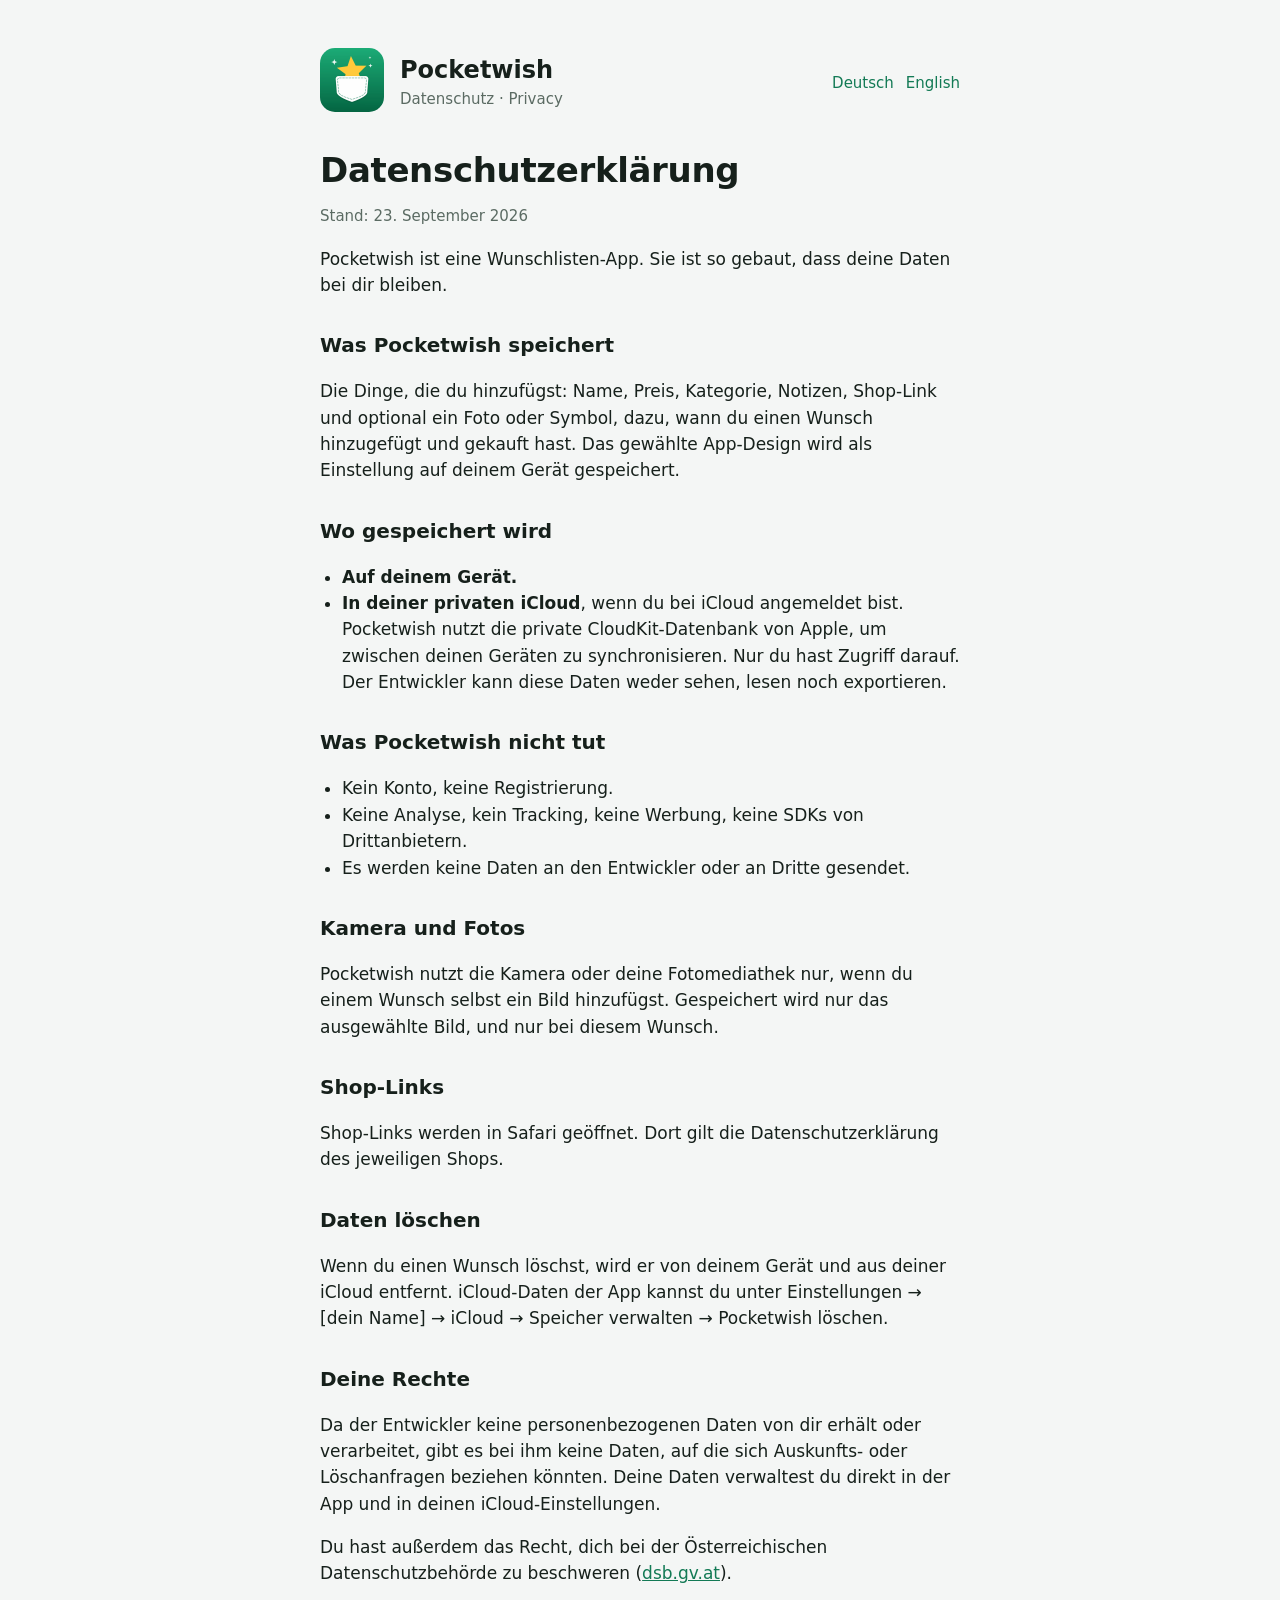
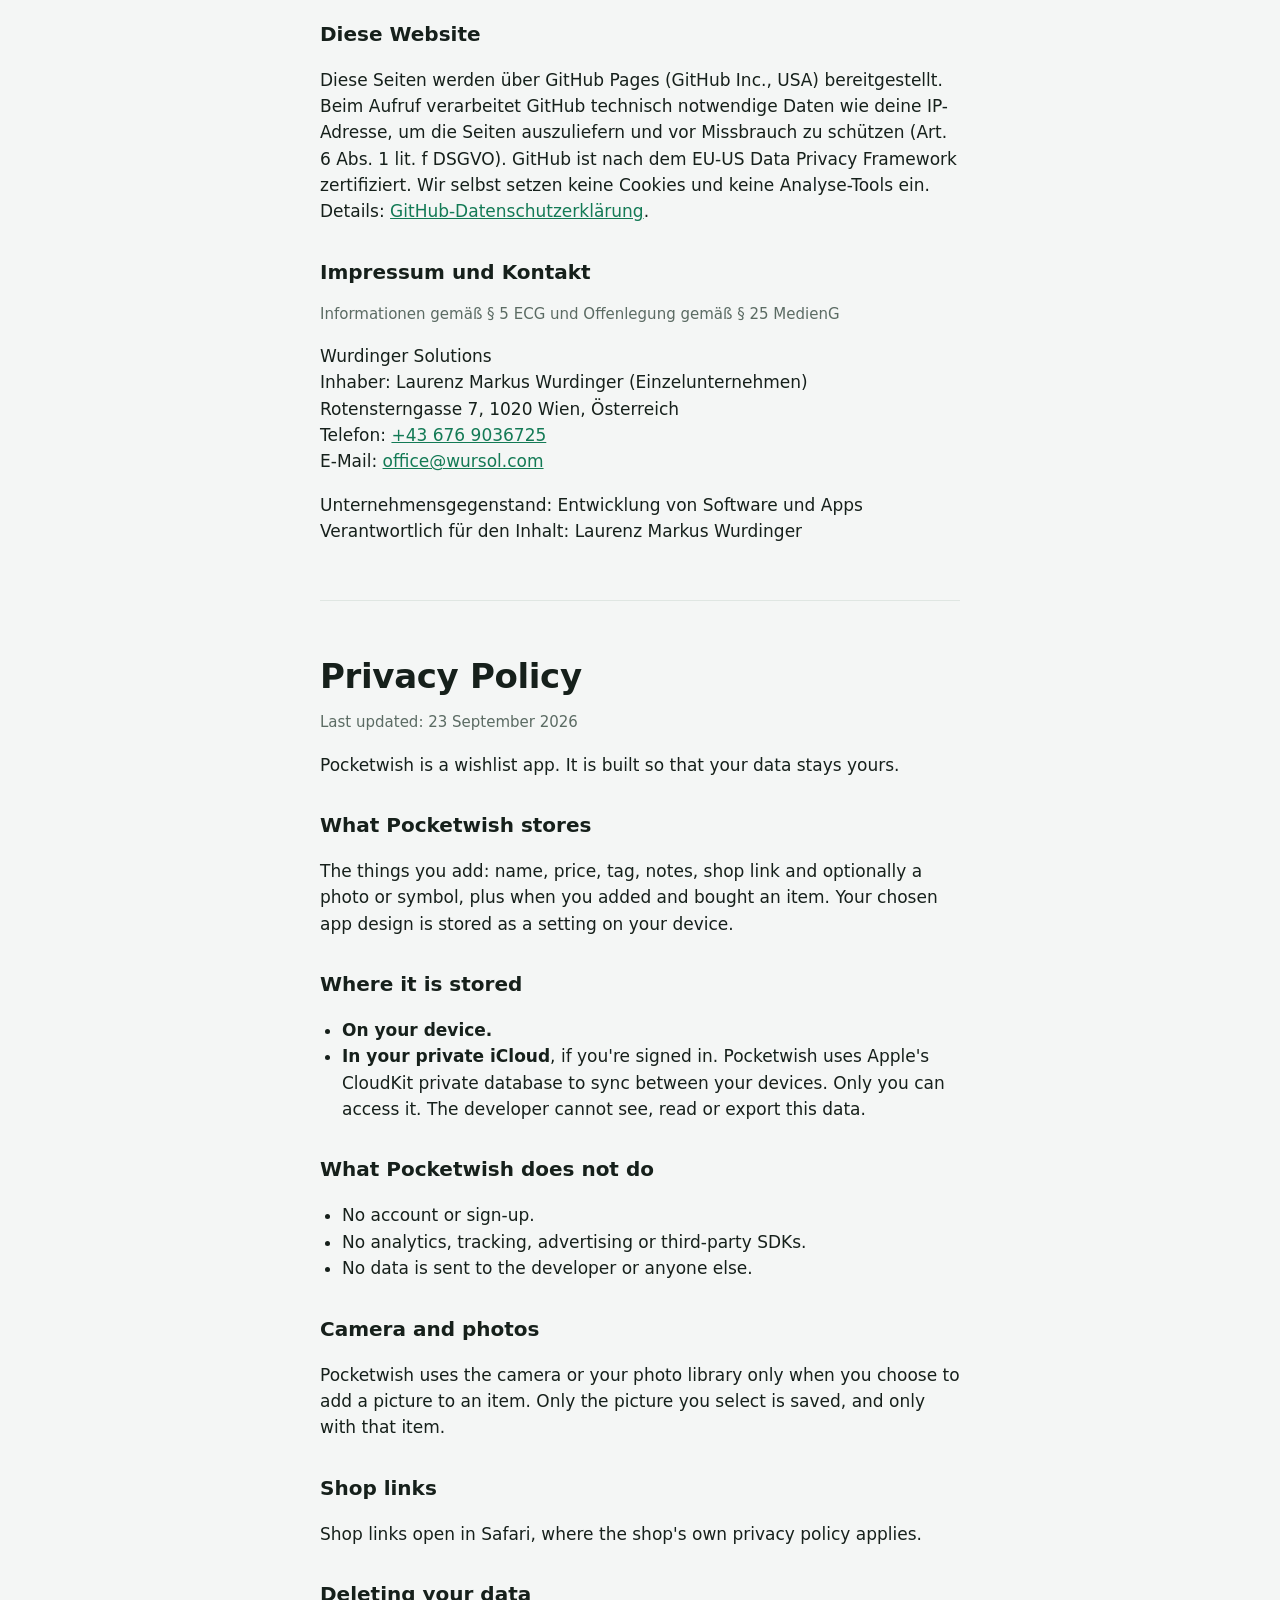
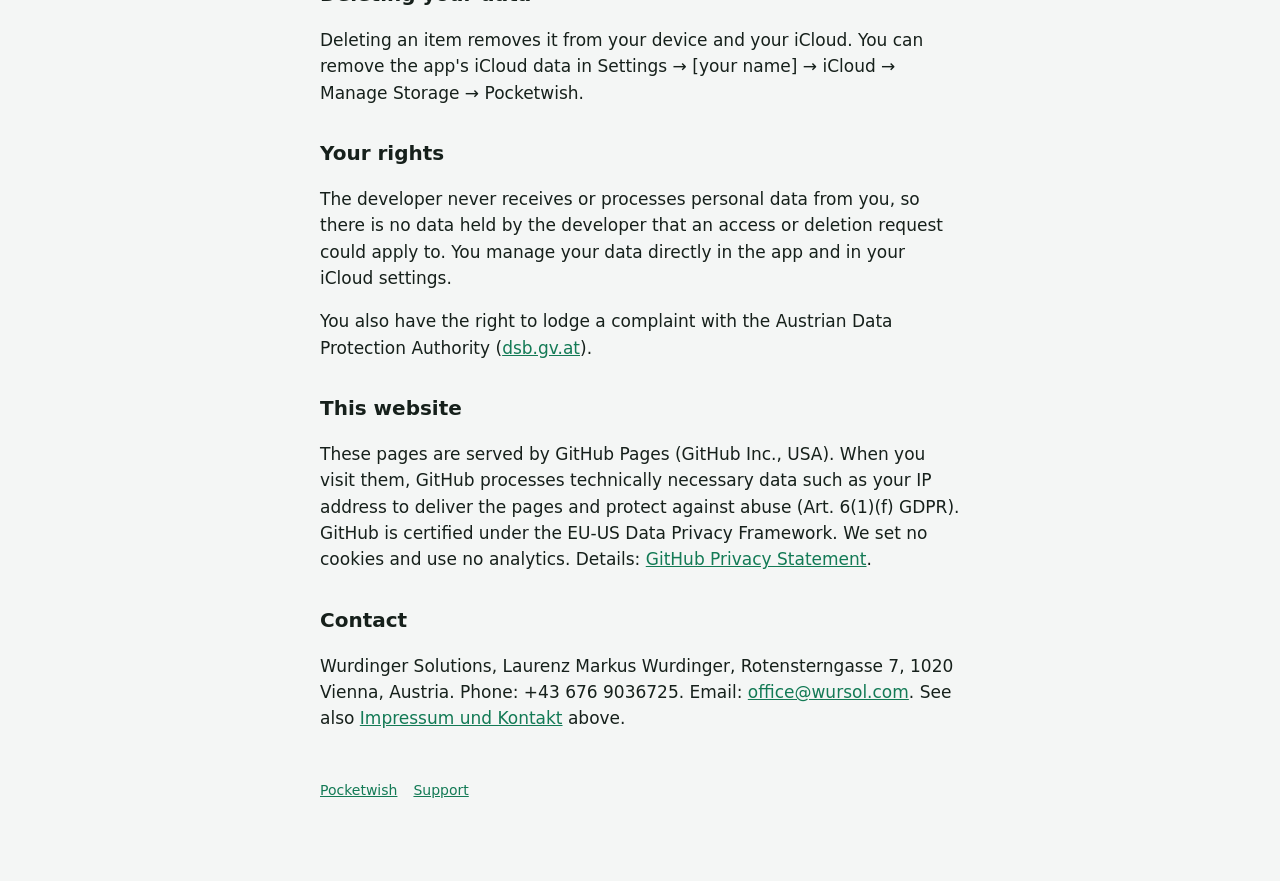
==== privacy.html @ 61bda660 "Pocketwish website: landing, support, privacy policy and Impressum" ====
<!doctype html>
<html lang="de">
<head>
<meta charset="utf-8">
<meta name="viewport" content="width=device-width, initial-scale=1">
<title>Datenschutz · Privacy – Pocketwish</title>
<link rel="icon" href="icon.png">
<link rel="stylesheet" href="style.css">
</head>
<body>
<main>
  <header>
    <a href="index.html"><img src="icon.png" alt="Pocketwish"></a>
    <div><strong>Pocketwish</strong><span>Datenschutz · Privacy</span></div>
    <nav class="lang"><a href="#de">Deutsch</a><a href="#en">English</a></nav>
  </header>

  <section id="de">
    <h1>Datenschutzerklärung</h1>
    <p class="muted">Stand: 23. September 2026</p>
    <p>Pocketwish ist eine Wunschlisten-App. Sie ist so gebaut, dass deine Daten bei dir bleiben.</p>

    <h2>Was Pocketwish speichert</h2>
    <p>Die Dinge, die du hinzufügst: Name, Preis, Kategorie, Notizen, Shop-Link und optional ein Foto oder Symbol, dazu, wann du einen Wunsch hinzugefügt und gekauft hast. Das gewählte App-Design wird als Einstellung auf deinem Gerät gespeichert.</p>

    <h2>Wo gespeichert wird</h2>
    <ul>
      <li><strong>Auf deinem Gerät.</strong></li>
      <li><strong>In deiner privaten iCloud</strong>, wenn du bei iCloud angemeldet bist. Pocketwish nutzt die private CloudKit-Datenbank von Apple, um zwischen deinen Geräten zu synchronisieren. Nur du hast Zugriff darauf. Der Entwickler kann diese Daten weder sehen, lesen noch exportieren.</li>
    </ul>

    <h2>Was Pocketwish nicht tut</h2>
    <ul>
      <li>Kein Konto, keine Registrierung.</li>
      <li>Keine Analyse, kein Tracking, keine Werbung, keine SDKs von Drittanbietern.</li>
      <li>Es werden keine Daten an den Entwickler oder an Dritte gesendet.</li>
    </ul>

    <h2>Kamera und Fotos</h2>
    <p>Pocketwish nutzt die Kamera oder deine Fotomediathek nur, wenn du einem Wunsch selbst ein Bild hinzufügst. Gespeichert wird nur das ausgewählte Bild, und nur bei diesem Wunsch.</p>

    <h2>Shop-Links</h2>
    <p>Shop-Links werden in Safari geöffnet. Dort gilt die Datenschutzerklärung des jeweiligen Shops.</p>

    <h2>Daten löschen</h2>
    <p>Wenn du einen Wunsch löschst, wird er von deinem Gerät und aus deiner iCloud entfernt. iCloud-Daten der App kannst du unter Einstellungen → [dein Name] → iCloud → Speicher verwalten → Pocketwish löschen.</p>

    <h2>Deine Rechte</h2>
    <p>Da der Entwickler keine personenbezogenen Daten von dir erhält oder verarbeitet, gibt es bei ihm keine Daten, auf die sich Auskunfts- oder Löschanfragen beziehen könnten. Deine Daten verwaltest du direkt in der App und in deinen iCloud-Einstellungen.</p>

    <p>Du hast außerdem das Recht, dich bei der Österreichischen Datenschutzbehörde zu beschweren (<a href="https://www.dsb.gv.at">dsb.gv.at</a>).</p>

    <h2>Diese Website</h2>
    <p>Diese Seiten werden über GitHub Pages (GitHub Inc., USA) bereitgestellt. Beim Aufruf verarbeitet GitHub technisch notwendige Daten wie deine IP-Adresse, um die Seiten auszuliefern und vor Missbrauch zu schützen (Art. 6 Abs. 1 lit. f DSGVO). GitHub ist nach dem EU-US Data Privacy Framework zertifiziert. Wir selbst setzen keine Cookies und keine Analyse-Tools ein. Details: <a href="https://docs.github.com/site-policy/privacy-policies/github-general-privacy-statement">GitHub-Datenschutzerklärung</a>.</p>

    <h2 id="impressum">Impressum und Kontakt</h2>
    <p class="muted">Informationen gemäß § 5 ECG und Offenlegung gemäß § 25 MedienG</p>
    <p>
      Wurdinger Solutions<br>
      Inhaber: Laurenz Markus Wurdinger (Einzelunternehmen)<br>
      Rotensterngasse 7, 1020 Wien, Österreich<br>
      Telefon: <a href="tel:+436769036725">+43 676 9036725</a><br>
      E-Mail: <a href="mailto:office@wursol.com">office@wursol.com</a>
    </p>
    <p>
      Unternehmensgegenstand: Entwicklung von Software und Apps<br>
      <!-- TODO later: UID-Nummer, Gewerbebehörde, Kammerzugehörigkeit (see docs/release/release-checklist.md) -->
      Verantwortlich für den Inhalt: Laurenz Markus Wurdinger
    </p>
  </section>

  <hr>

  <section id="en" lang="en">
    <h1>Privacy Policy</h1>
    <p class="muted">Last updated: 23 September 2026</p>
    <p>Pocketwish is a wishlist app. It is built so that your data stays yours.</p>

    <h2>What Pocketwish stores</h2>
    <p>The things you add: name, price, tag, notes, shop link and optionally a photo or symbol, plus when you added and bought an item. Your chosen app design is stored as a setting on your device.</p>

    <h2>Where it is stored</h2>
    <ul>
      <li><strong>On your device.</strong></li>
      <li><strong>In your private iCloud</strong>, if you're signed in. Pocketwish uses Apple's CloudKit private database to sync between your devices. Only you can access it. The developer cannot see, read or export this data.</li>
    </ul>

    <h2>What Pocketwish does not do</h2>
    <ul>
      <li>No account or sign-up.</li>
      <li>No analytics, tracking, advertising or third-party SDKs.</li>
      <li>No data is sent to the developer or anyone else.</li>
    </ul>

    <h2>Camera and photos</h2>
    <p>Pocketwish uses the camera or your photo library only when you choose to add a picture to an item. Only the picture you select is saved, and only with that item.</p>

    <h2>Shop links</h2>
    <p>Shop links open in Safari, where the shop's own privacy policy applies.</p>

    <h2>Deleting your data</h2>
    <p>Deleting an item removes it from your device and your iCloud. You can remove the app's iCloud data in Settings → [your name] → iCloud → Manage Storage → Pocketwish.</p>

    <h2>Your rights</h2>
    <p>The developer never receives or processes personal data from you, so there is no data held by the developer that an access or deletion request could apply to. You manage your data directly in the app and in your iCloud settings.</p>
    <p>You also have the right to lodge a complaint with the Austrian Data Protection Authority (<a href="https://www.dsb.gv.at">dsb.gv.at</a>).</p>

    <h2>This website</h2>
    <p>These pages are served by GitHub Pages (GitHub Inc., USA). When you visit them, GitHub processes technically necessary data such as your IP address to deliver the pages and protect against abuse (Art. 6(1)(f) GDPR). GitHub is certified under the EU-US Data Privacy Framework. We set no cookies and use no analytics. Details: <a href="https://docs.github.com/site-policy/privacy-policies/github-general-privacy-statement">GitHub Privacy Statement</a>.</p>

    <h2>Contact</h2>
    <p>Wurdinger Solutions, Laurenz Markus Wurdinger, Rotensterngasse 7, 1020 Vienna, Austria. Phone: +43 676 9036725. Email: <a href="mailto:office@wursol.com">office@wursol.com</a>. See also <a href="#impressum">Impressum und Kontakt</a> above.</p>
  </section>

  <footer>
    <a href="index.html">Pocketwish</a><a href="support.html">Support</a>
  </footer>
</main>
</body>
</html>
---- style.css ----
:root {
  --bg: #f4f6f5; --card: #ffffff; --text: #16201b; --muted: #5b6b63;
  --accent: #137a55; --accent-soft: #e3f1ea; --line: #dfe6e2;
  color-scheme: light dark;
}
@media (prefers-color-scheme: dark) {
  :root { --bg: #0c1210; --card: #151d19; --text: #e9f0ec; --muted: #9db0a6;
          --accent: #4ac787; --accent-soft: #173226; --line: #24302a; }
}
* { box-sizing: border-box; }
body { margin: 0; background: var(--bg); color: var(--text);
       font: 17px/1.55 -apple-system, BlinkMacSystemFont, "SF Pro Text", system-ui, sans-serif; }
main { max-width: 680px; margin: 0 auto; padding: 48px 20px 80px; }
header { display: flex; align-items: center; gap: 16px; margin-bottom: 32px; }
header img { width: 64px; height: 64px; border-radius: 15px; }
header a { color: inherit; text-decoration: none; }
header strong { font: 700 24px/1.2 ui-rounded, -apple-system, system-ui, sans-serif; display: block; }
header span { color: var(--muted); font-size: 15px; }
nav.lang { margin-left: auto; font-size: 15px; }
nav.lang a { color: var(--accent); text-decoration: none; margin-left: 12px; }
h1 { font: 800 34px/1.15 ui-rounded, -apple-system, system-ui, sans-serif; margin: 0 0 8px; letter-spacing: -0.01em; }
h2 { font-size: 20px; margin: 32px 0 8px; }
p, li { color: var(--text); }
.muted { color: var(--muted); font-size: 15px; }
a { color: var(--accent); }
section.card { background: var(--card); border: 1px solid var(--line); border-radius: 20px; padding: 24px; margin: 24px 0; }
ul { padding-left: 22px; }
.pill { display: inline-block; background: var(--accent-soft); color: var(--accent); border-radius: 999px;
        padding: 4px 12px; font-size: 14px; font-weight: 600; }
hr { border: 0; border-top: 1px solid var(--line); margin: 56px 0; }
footer { color: var(--muted); font-size: 14px; margin-top: 48px; }
footer a { margin-right: 16px; }
header { flex-wrap: wrap; }
section.card > h2:first-child { margin-top: 0; }
@media (max-width: 520px) {
  nav.lang { margin-left: 0; width: 100%; }
  nav.lang a:first-child { margin-left: 0; }
}
h1, h2 { hyphens: auto; overflow-wrap: break-word; }
@media (max-width: 520px) { h1 { font-size: 28px; } }
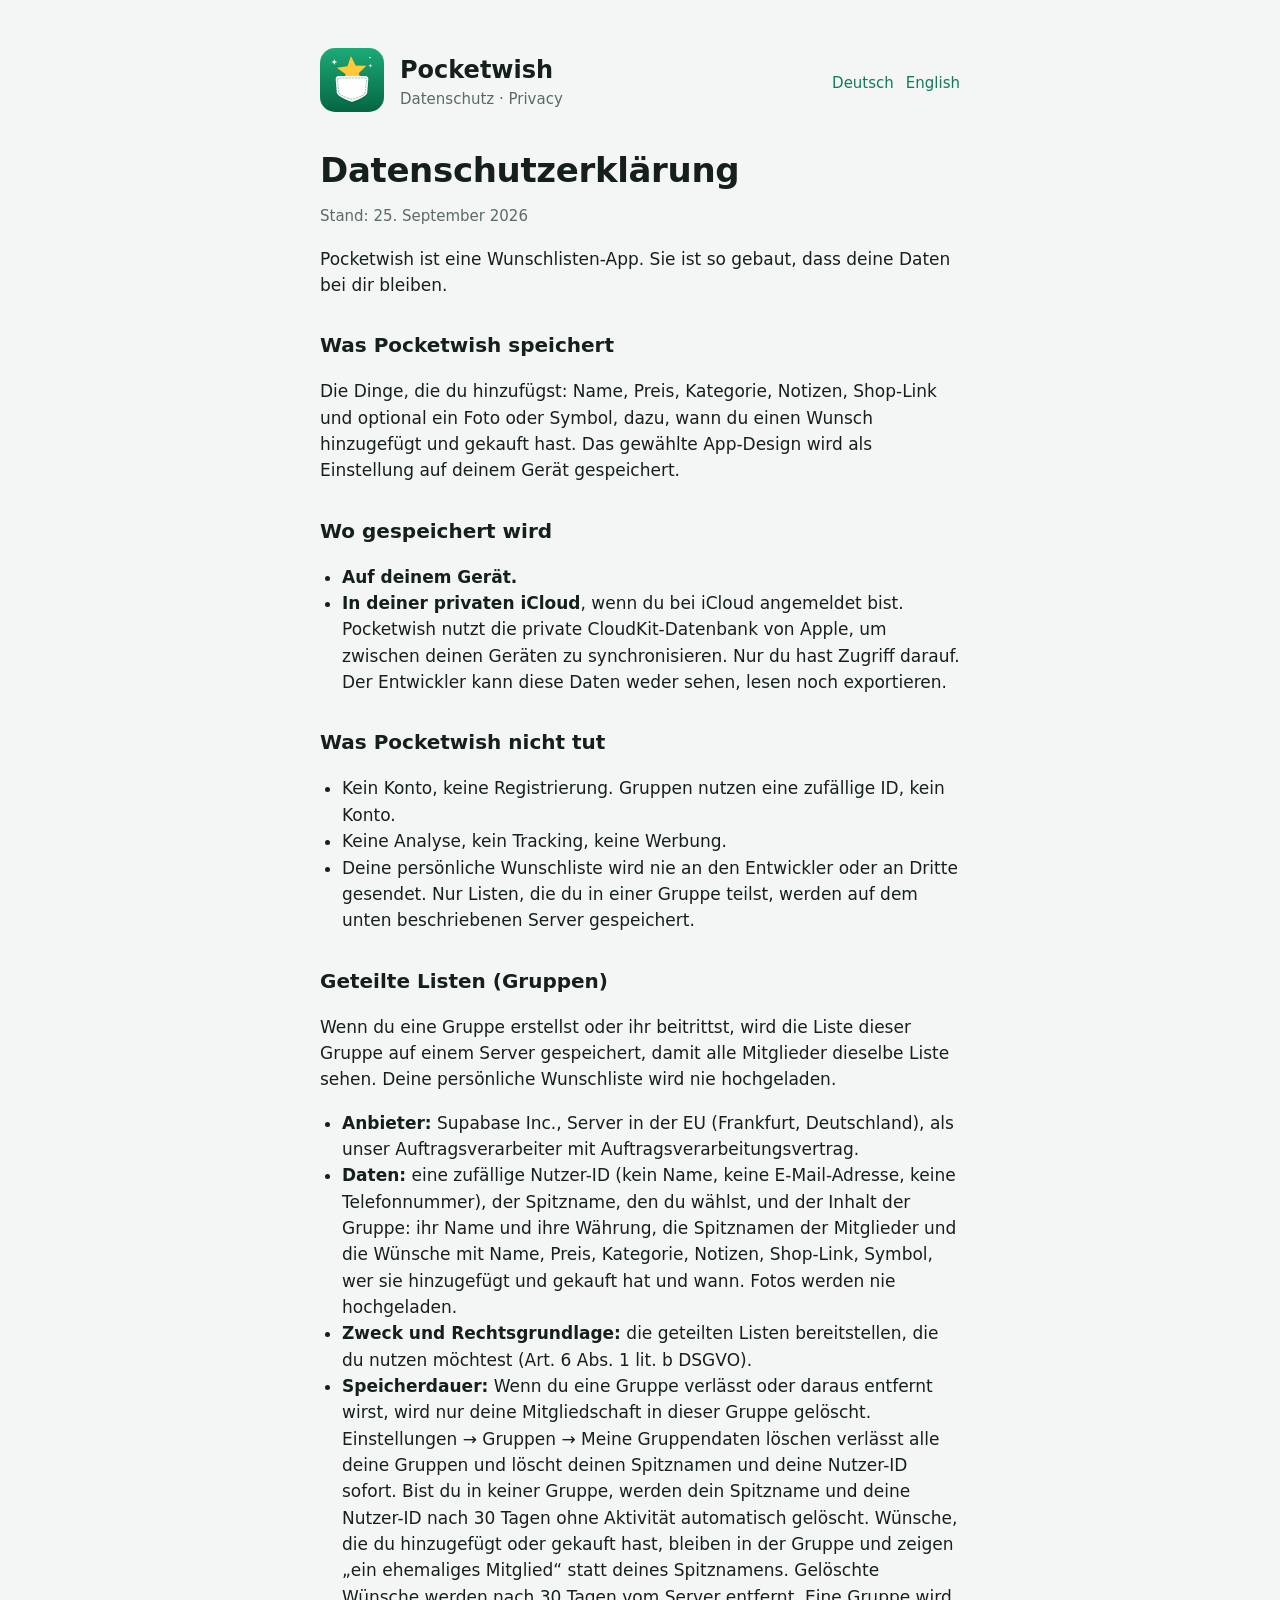
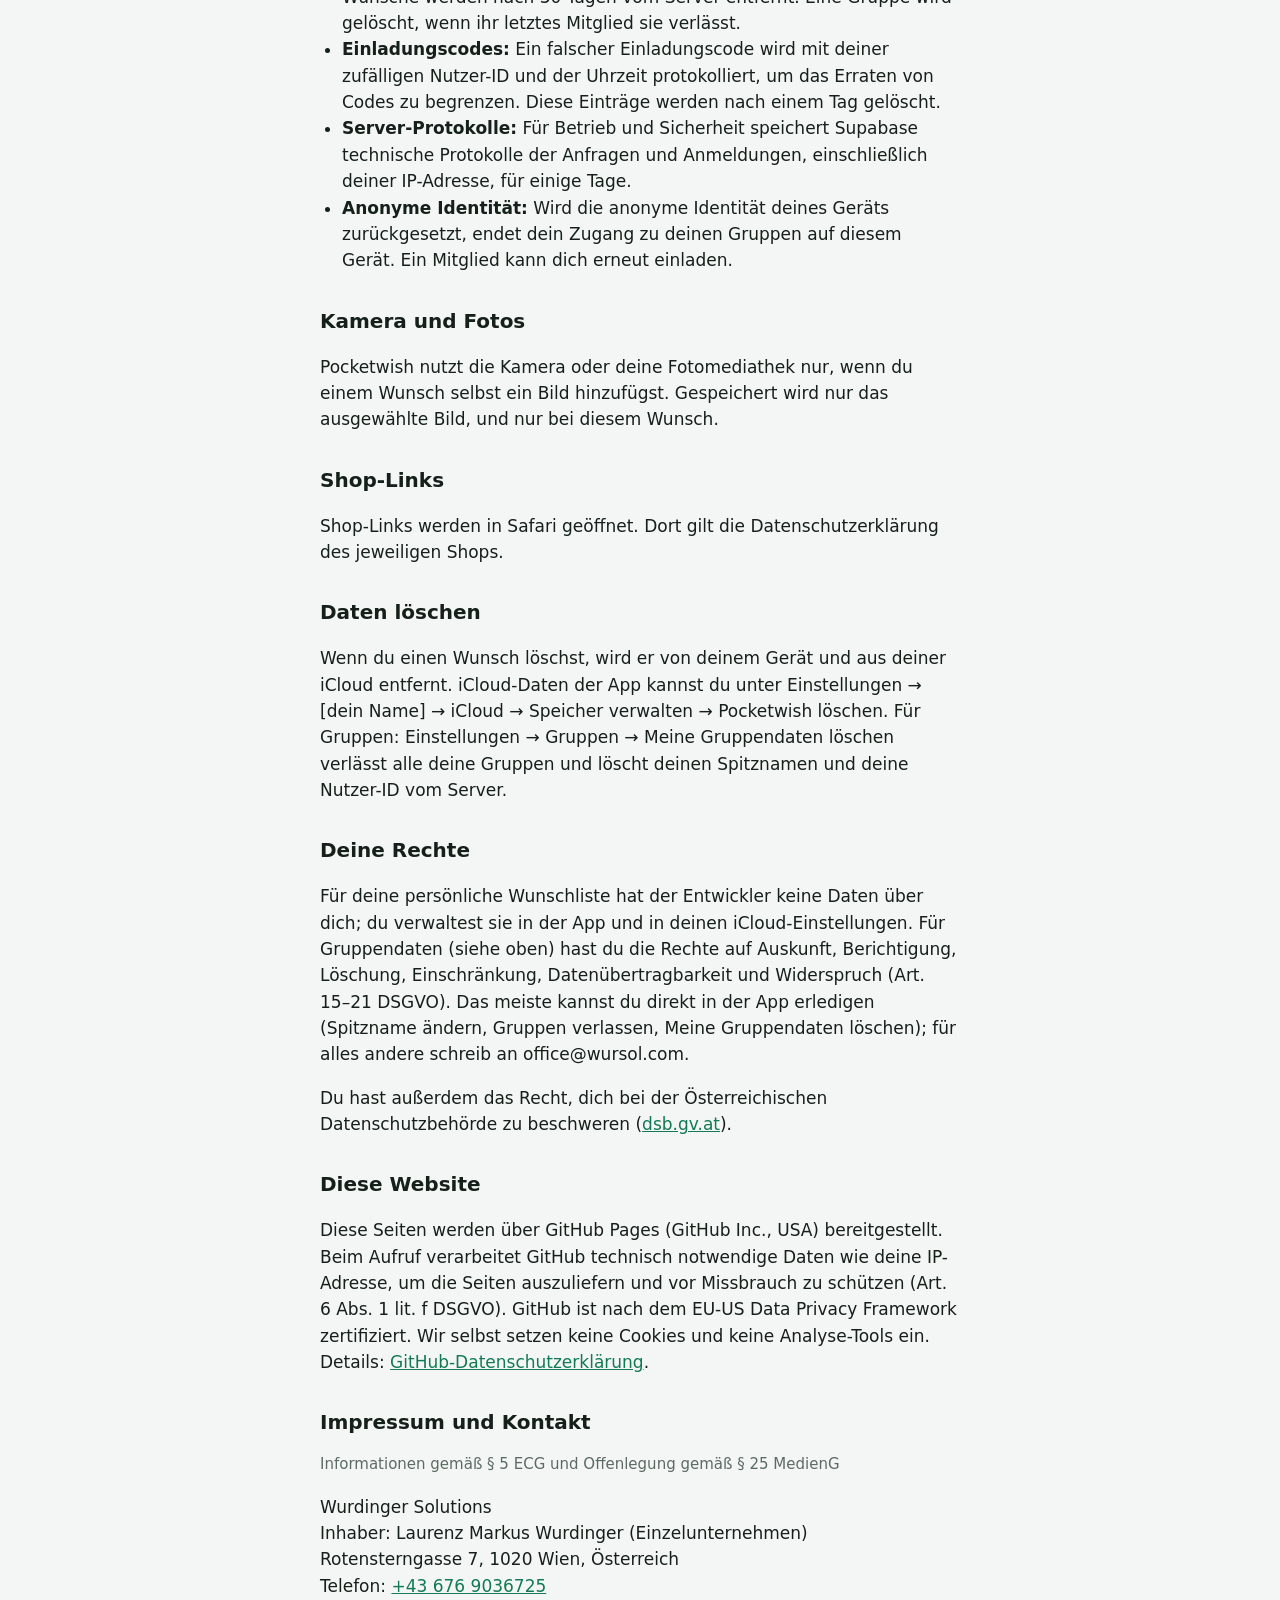
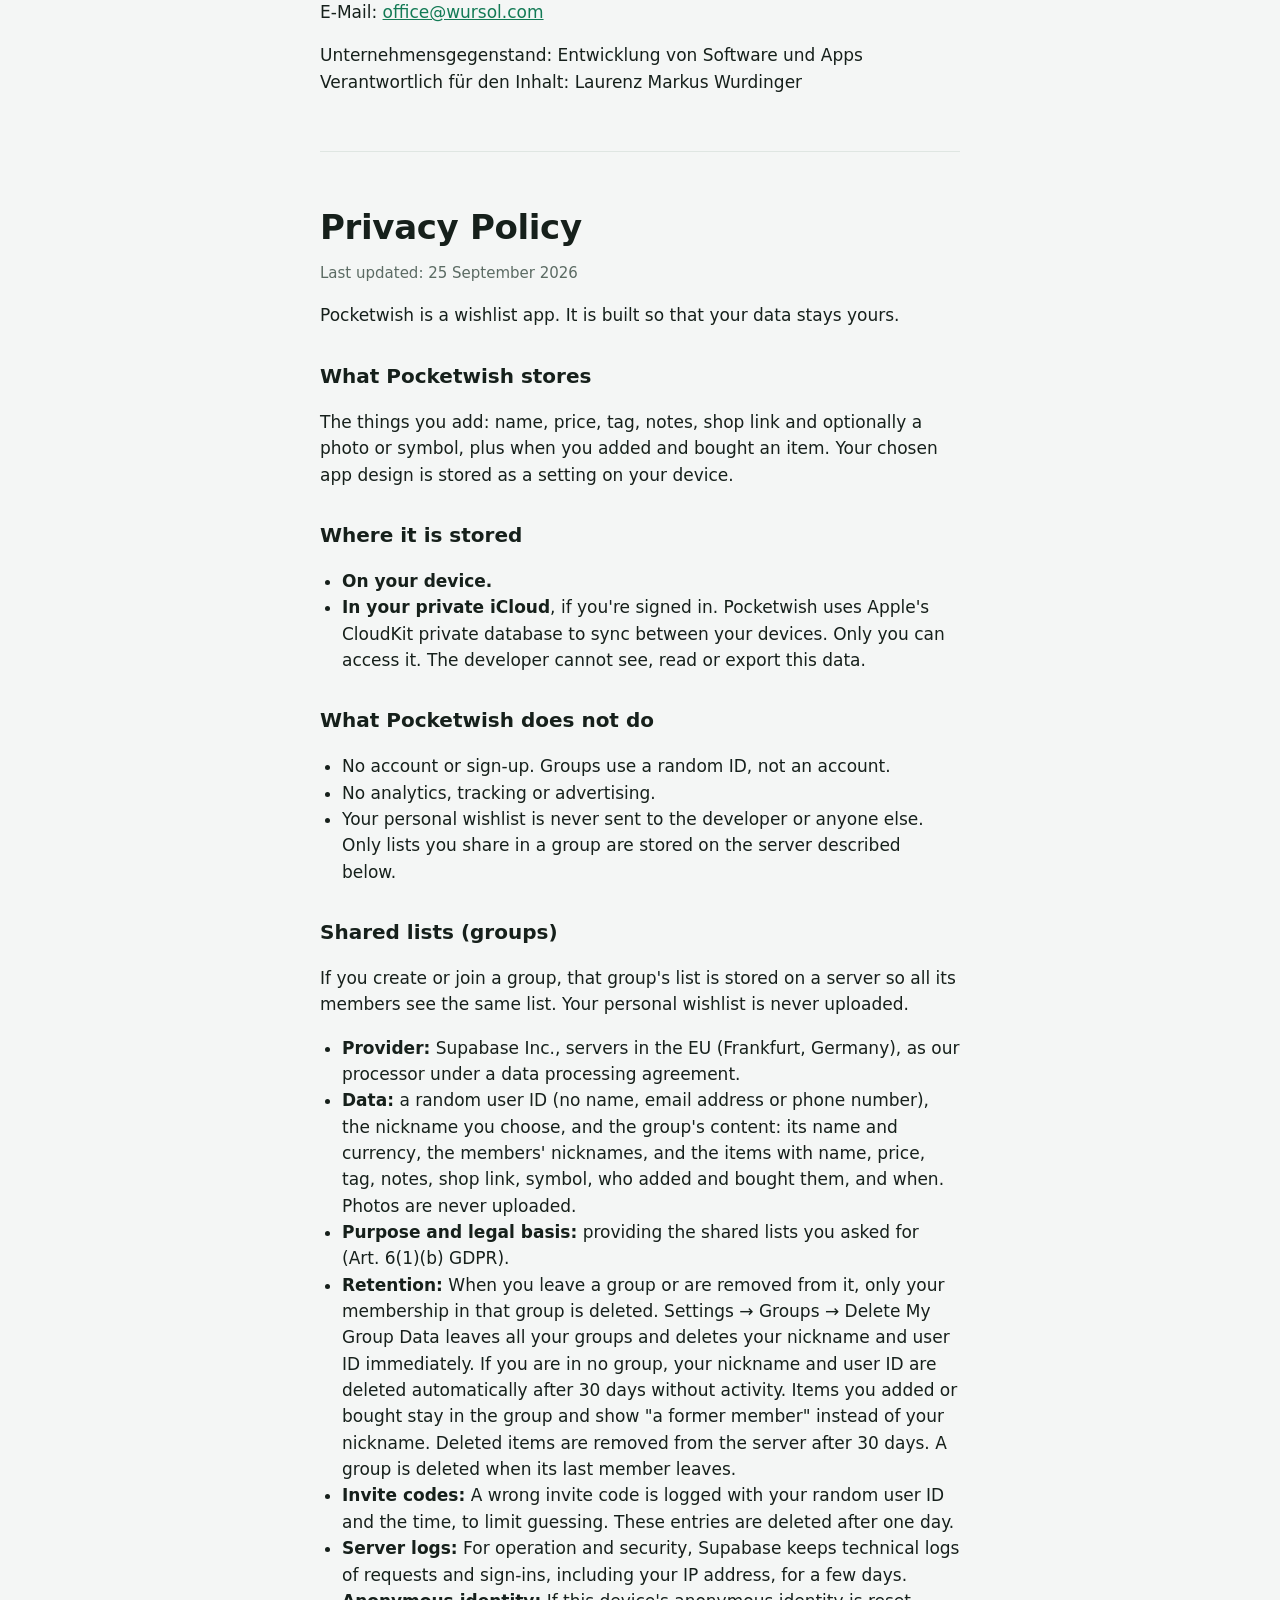
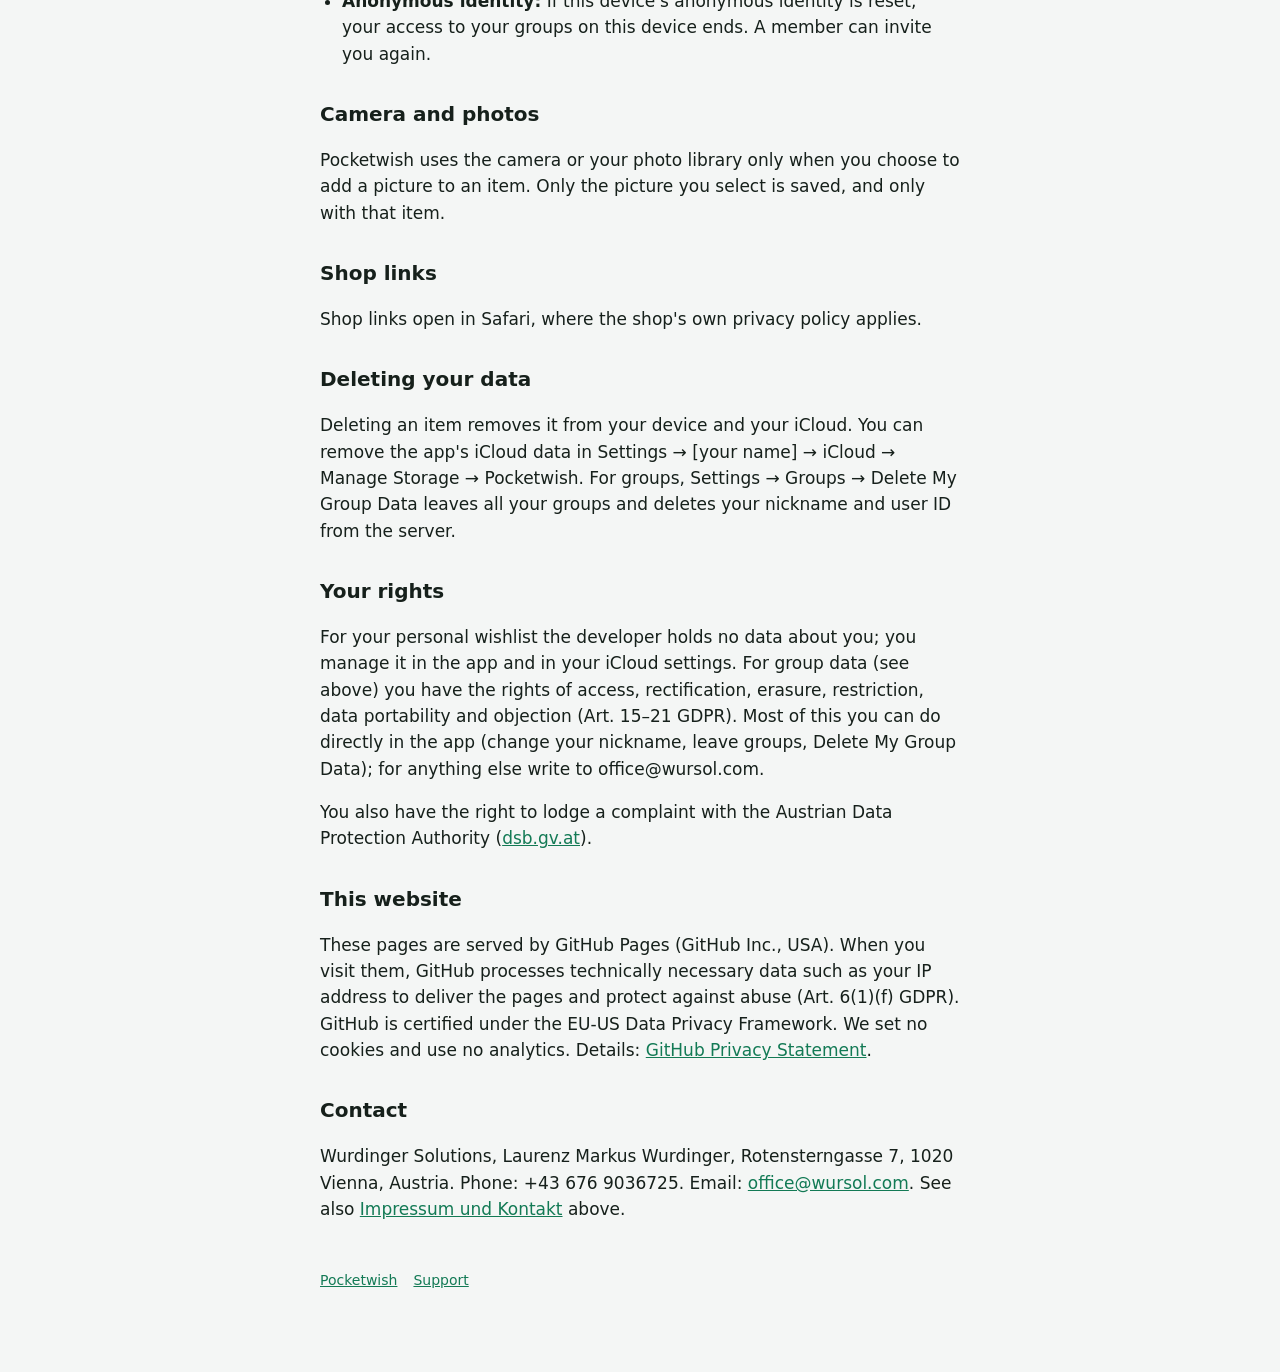
==== commit 356333e4: "Update website" ====
--- a/privacy.html
+++ b/privacy.html
@@ -17,7 +17,7 @@
 
   <section id="de">
     <h1>Datenschutzerklärung</h1>
-    <p class="muted">Stand: 23. September 2026</p>
+    <p class="muted">Stand: 25. September 2026</p>
     <p>Pocketwish ist eine Wunschlisten-App. Sie ist so gebaut, dass deine Daten bei dir bleiben.</p>
 
     <h2>Was Pocketwish speichert</h2>
@@ -31,9 +31,21 @@
 
     <h2>Was Pocketwish nicht tut</h2>
     <ul>
-      <li>Kein Konto, keine Registrierung.</li>
-      <li>Keine Analyse, kein Tracking, keine Werbung, keine SDKs von Drittanbietern.</li>
-      <li>Es werden keine Daten an den Entwickler oder an Dritte gesendet.</li>
+      <li>Kein Konto, keine Registrierung. Gruppen nutzen eine zufällige ID, kein Konto.</li>
+      <li>Keine Analyse, kein Tracking, keine Werbung.</li>
+      <li>Deine persönliche Wunschliste wird nie an den Entwickler oder an Dritte gesendet. Nur Listen, die du in einer Gruppe teilst, werden auf dem unten beschriebenen Server gespeichert.</li>
+    </ul>
+
+    <h2>Geteilte Listen (Gruppen)</h2>
+    <p>Wenn du eine Gruppe erstellst oder ihr beitrittst, wird die Liste dieser Gruppe auf einem Server gespeichert, damit alle Mitglieder dieselbe Liste sehen. Deine persönliche Wunschliste wird nie hochgeladen.</p>
+    <ul>
+      <li><strong>Anbieter:</strong> Supabase Inc., Server in der EU (Frankfurt, Deutschland), als unser Auftragsverarbeiter mit Auftragsverarbeitungsvertrag.</li>
+      <li><strong>Daten:</strong> eine zufällige Nutzer-ID (kein Name, keine E-Mail-Adresse, keine Telefonnummer), der Spitzname, den du wählst, und der Inhalt der Gruppe: ihr Name und ihre Währung, die Spitznamen der Mitglieder und die Wünsche mit Name, Preis, Kategorie, Notizen, Shop-Link, Symbol, wer sie hinzugefügt und gekauft hat und wann. Fotos werden nie hochgeladen.</li>
+      <li><strong>Zweck und Rechtsgrundlage:</strong> die geteilten Listen bereitstellen, die du nutzen möchtest (Art. 6 Abs. 1 lit. b DSGVO).</li>
+      <li><strong>Speicherdauer:</strong> Wenn du eine Gruppe verlässt oder daraus entfernt wirst, wird nur deine Mitgliedschaft in dieser Gruppe gelöscht. Einstellungen → Gruppen → Meine Gruppendaten löschen verlässt alle deine Gruppen und löscht deinen Spitznamen und deine Nutzer-ID sofort. Bist du in keiner Gruppe, werden dein Spitzname und deine Nutzer-ID nach 30 Tagen ohne Aktivität automatisch gelöscht. Wünsche, die du hinzugefügt oder gekauft hast, bleiben in der Gruppe und zeigen „ein ehemaliges Mitglied“ statt deines Spitznamens. Gelöschte Wünsche werden nach 30 Tagen vom Server entfernt. Eine Gruppe wird gelöscht, wenn ihr letztes Mitglied sie verlässt.</li>
+      <li><strong>Einladungscodes:</strong> Ein falscher Einladungscode wird mit deiner zufälligen Nutzer-ID und der Uhrzeit protokolliert, um das Erraten von Codes zu begrenzen. Diese Einträge werden nach einem Tag gelöscht.</li>
+      <li><strong>Server-Protokolle:</strong> Für Betrieb und Sicherheit speichert Supabase technische Protokolle der Anfragen und Anmeldungen, einschließlich deiner IP-Adresse, für einige Tage.</li>
+      <li><strong>Anonyme Identität:</strong> Wird die anonyme Identität deines Geräts zurückgesetzt, endet dein Zugang zu deinen Gruppen auf diesem Gerät. Ein Mitglied kann dich erneut einladen.</li>
     </ul>
 
     <h2>Kamera und Fotos</h2>
@@ -43,10 +55,10 @@
     <p>Shop-Links werden in Safari geöffnet. Dort gilt die Datenschutzerklärung des jeweiligen Shops.</p>
 
     <h2>Daten löschen</h2>
-    <p>Wenn du einen Wunsch löschst, wird er von deinem Gerät und aus deiner iCloud entfernt. iCloud-Daten der App kannst du unter Einstellungen → [dein Name] → iCloud → Speicher verwalten → Pocketwish löschen.</p>
+    <p>Wenn du einen Wunsch löschst, wird er von deinem Gerät und aus deiner iCloud entfernt. iCloud-Daten der App kannst du unter Einstellungen → [dein Name] → iCloud → Speicher verwalten → Pocketwish löschen. Für Gruppen: Einstellungen → Gruppen → Meine Gruppendaten löschen verlässt alle deine Gruppen und löscht deinen Spitznamen und deine Nutzer-ID vom Server.</p>
 
     <h2>Deine Rechte</h2>
-    <p>Da der Entwickler keine personenbezogenen Daten von dir erhält oder verarbeitet, gibt es bei ihm keine Daten, auf die sich Auskunfts- oder Löschanfragen beziehen könnten. Deine Daten verwaltest du direkt in der App und in deinen iCloud-Einstellungen.</p>
+    <p>Für deine persönliche Wunschliste hat der Entwickler keine Daten über dich; du verwaltest sie in der App und in deinen iCloud-Einstellungen. Für Gruppendaten (siehe oben) hast du die Rechte auf Auskunft, Berichtigung, Löschung, Einschränkung, Datenübertragbarkeit und Widerspruch (Art. 15–21 DSGVO). Das meiste kannst du direkt in der App erledigen (Spitzname ändern, Gruppen verlassen, Meine Gruppendaten löschen); für alles andere schreib an office@wursol.com.</p>
 
     <p>Du hast außerdem das Recht, dich bei der Österreichischen Datenschutzbehörde zu beschweren (<a href="https://www.dsb.gv.at">dsb.gv.at</a>).</p>
 
@@ -73,7 +85,7 @@
 
   <section id="en" lang="en">
     <h1>Privacy Policy</h1>
-    <p class="muted">Last updated: 23 September 2026</p>
+    <p class="muted">Last updated: 25 September 2026</p>
     <p>Pocketwish is a wishlist app. It is built so that your data stays yours.</p>
 
     <h2>What Pocketwish stores</h2>
@@ -87,9 +99,21 @@
 
     <h2>What Pocketwish does not do</h2>
     <ul>
-      <li>No account or sign-up.</li>
-      <li>No analytics, tracking, advertising or third-party SDKs.</li>
-      <li>No data is sent to the developer or anyone else.</li>
+      <li>No account or sign-up. Groups use a random ID, not an account.</li>
+      <li>No analytics, tracking or advertising.</li>
+      <li>Your personal wishlist is never sent to the developer or anyone else. Only lists you share in a group are stored on the server described below.</li>
+    </ul>
+
+    <h2>Shared lists (groups)</h2>
+    <p>If you create or join a group, that group's list is stored on a server so all its members see the same list. Your personal wishlist is never uploaded.</p>
+    <ul>
+      <li><strong>Provider:</strong> Supabase Inc., servers in the EU (Frankfurt, Germany), as our processor under a data processing agreement.</li>
+      <li><strong>Data:</strong> a random user ID (no name, email address or phone number), the nickname you choose, and the group's content: its name and currency, the members' nicknames, and the items with name, price, tag, notes, shop link, symbol, who added and bought them, and when. Photos are never uploaded.</li>
+      <li><strong>Purpose and legal basis:</strong> providing the shared lists you asked for (Art. 6(1)(b) GDPR).</li>
+      <li><strong>Retention:</strong> When you leave a group or are removed from it, only your membership in that group is deleted. Settings → Groups → Delete My Group Data leaves all your groups and deletes your nickname and user ID immediately. If you are in no group, your nickname and user ID are deleted automatically after 30 days without activity. Items you added or bought stay in the group and show "a former member" instead of your nickname. Deleted items are removed from the server after 30 days. A group is deleted when its last member leaves.</li>
+      <li><strong>Invite codes:</strong> A wrong invite code is logged with your random user ID and the time, to limit guessing. These entries are deleted after one day.</li>
+      <li><strong>Server logs:</strong> For operation and security, Supabase keeps technical logs of requests and sign-ins, including your IP address, for a few days.</li>
+      <li><strong>Anonymous identity:</strong> If this device's anonymous identity is reset, your access to your groups on this device ends. A member can invite you again.</li>
     </ul>
 
     <h2>Camera and photos</h2>
@@ -99,10 +123,10 @@
     <p>Shop links open in Safari, where the shop's own privacy policy applies.</p>
 
     <h2>Deleting your data</h2>
-    <p>Deleting an item removes it from your device and your iCloud. You can remove the app's iCloud data in Settings → [your name] → iCloud → Manage Storage → Pocketwish.</p>
+    <p>Deleting an item removes it from your device and your iCloud. You can remove the app's iCloud data in Settings → [your name] → iCloud → Manage Storage → Pocketwish. For groups, Settings → Groups → Delete My Group Data leaves all your groups and deletes your nickname and user ID from the server.</p>
 
     <h2>Your rights</h2>
-    <p>The developer never receives or processes personal data from you, so there is no data held by the developer that an access or deletion request could apply to. You manage your data directly in the app and in your iCloud settings.</p>
+    <p>For your personal wishlist the developer holds no data about you; you manage it in the app and in your iCloud settings. For group data (see above) you have the rights of access, rectification, erasure, restriction, data portability and objection (Art. 15–21 GDPR). Most of this you can do directly in the app (change your nickname, leave groups, Delete My Group Data); for anything else write to office@wursol.com.</p>
     <p>You also have the right to lodge a complaint with the Austrian Data Protection Authority (<a href="https://www.dsb.gv.at">dsb.gv.at</a>).</p>
 
     <h2>This website</h2>
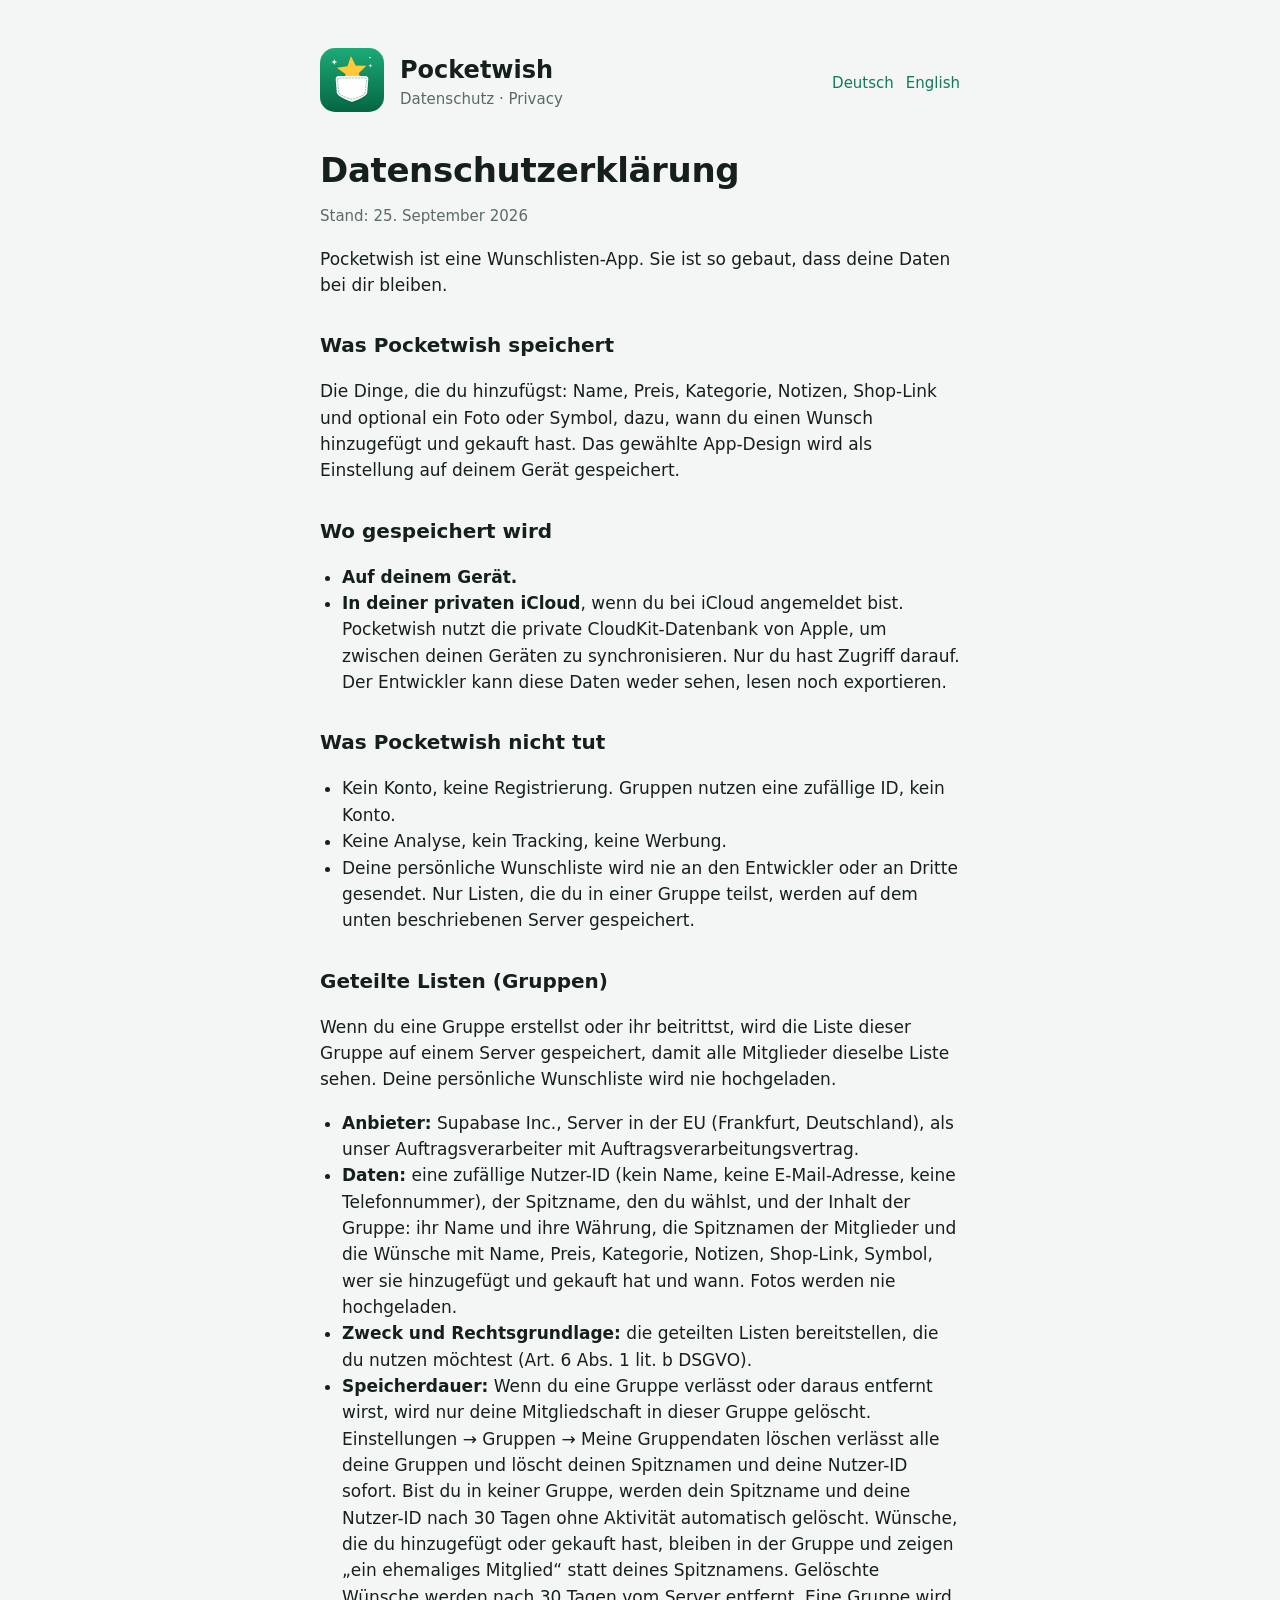
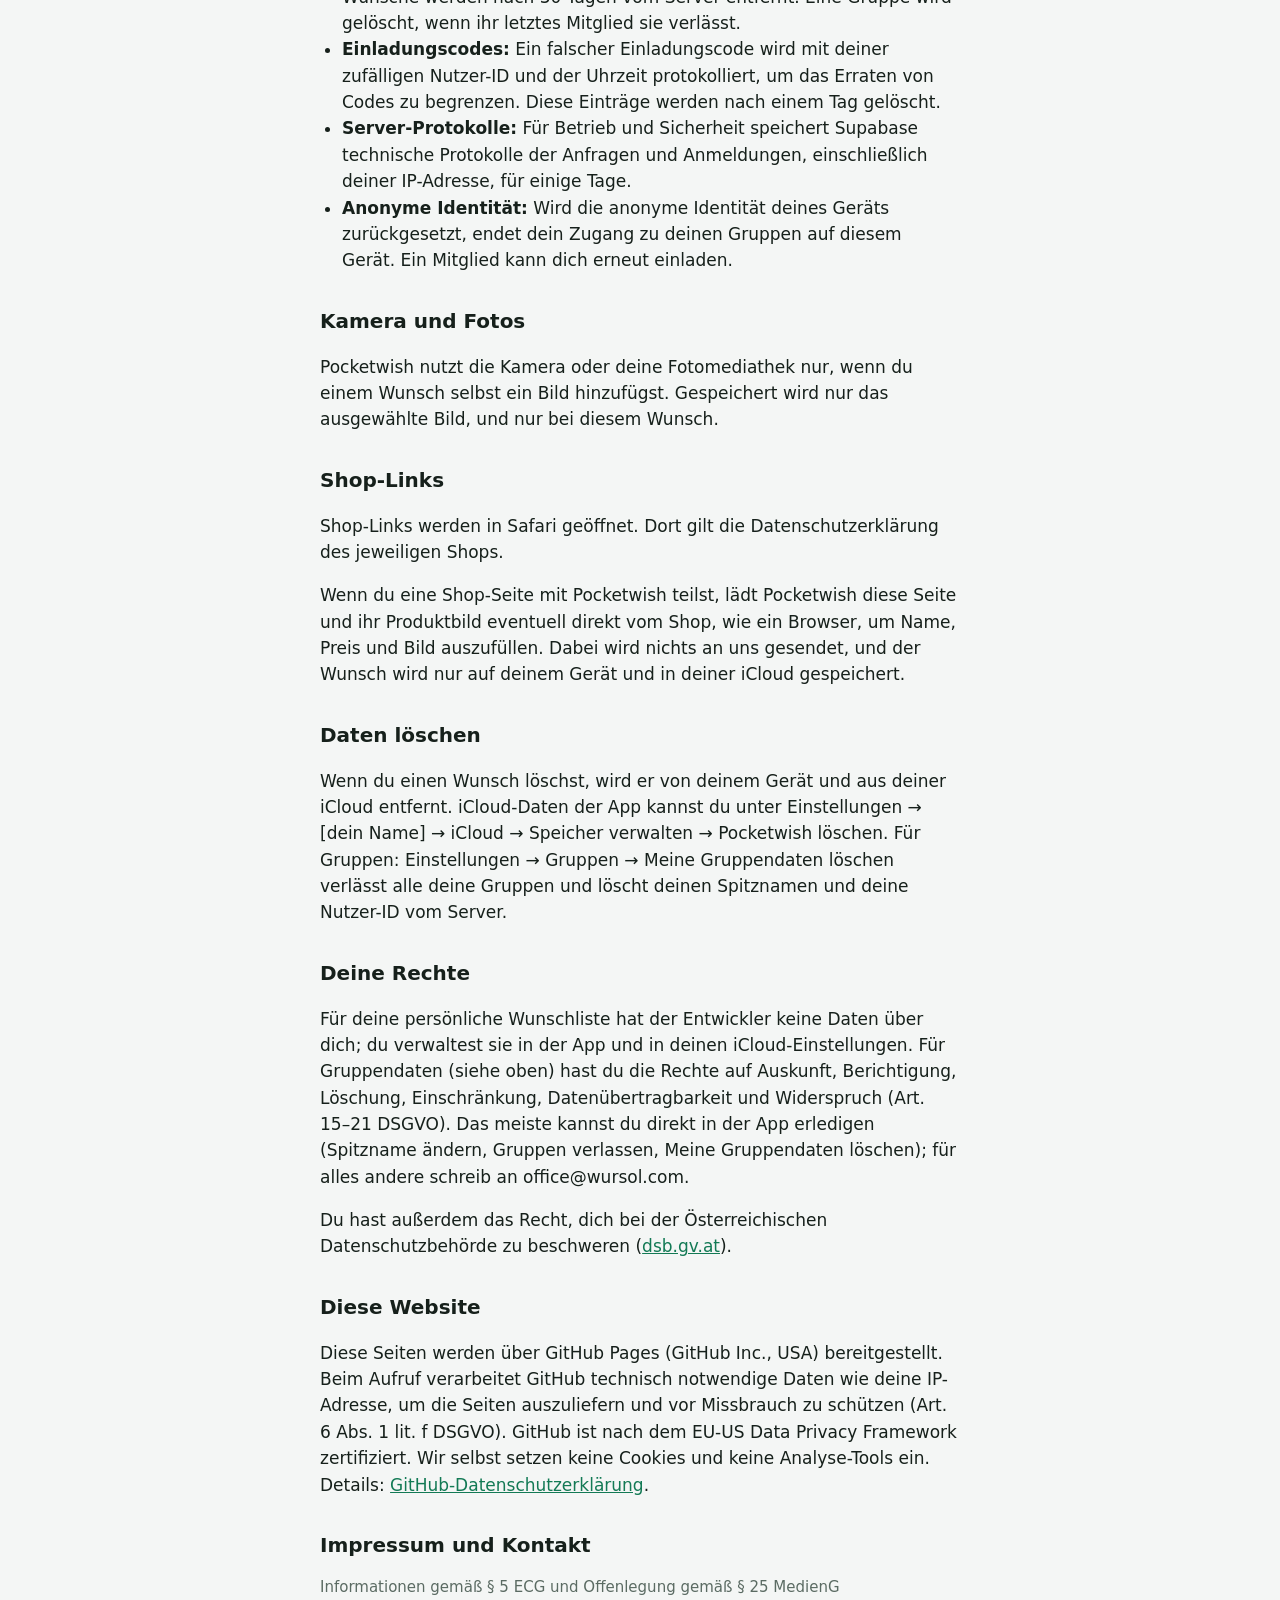
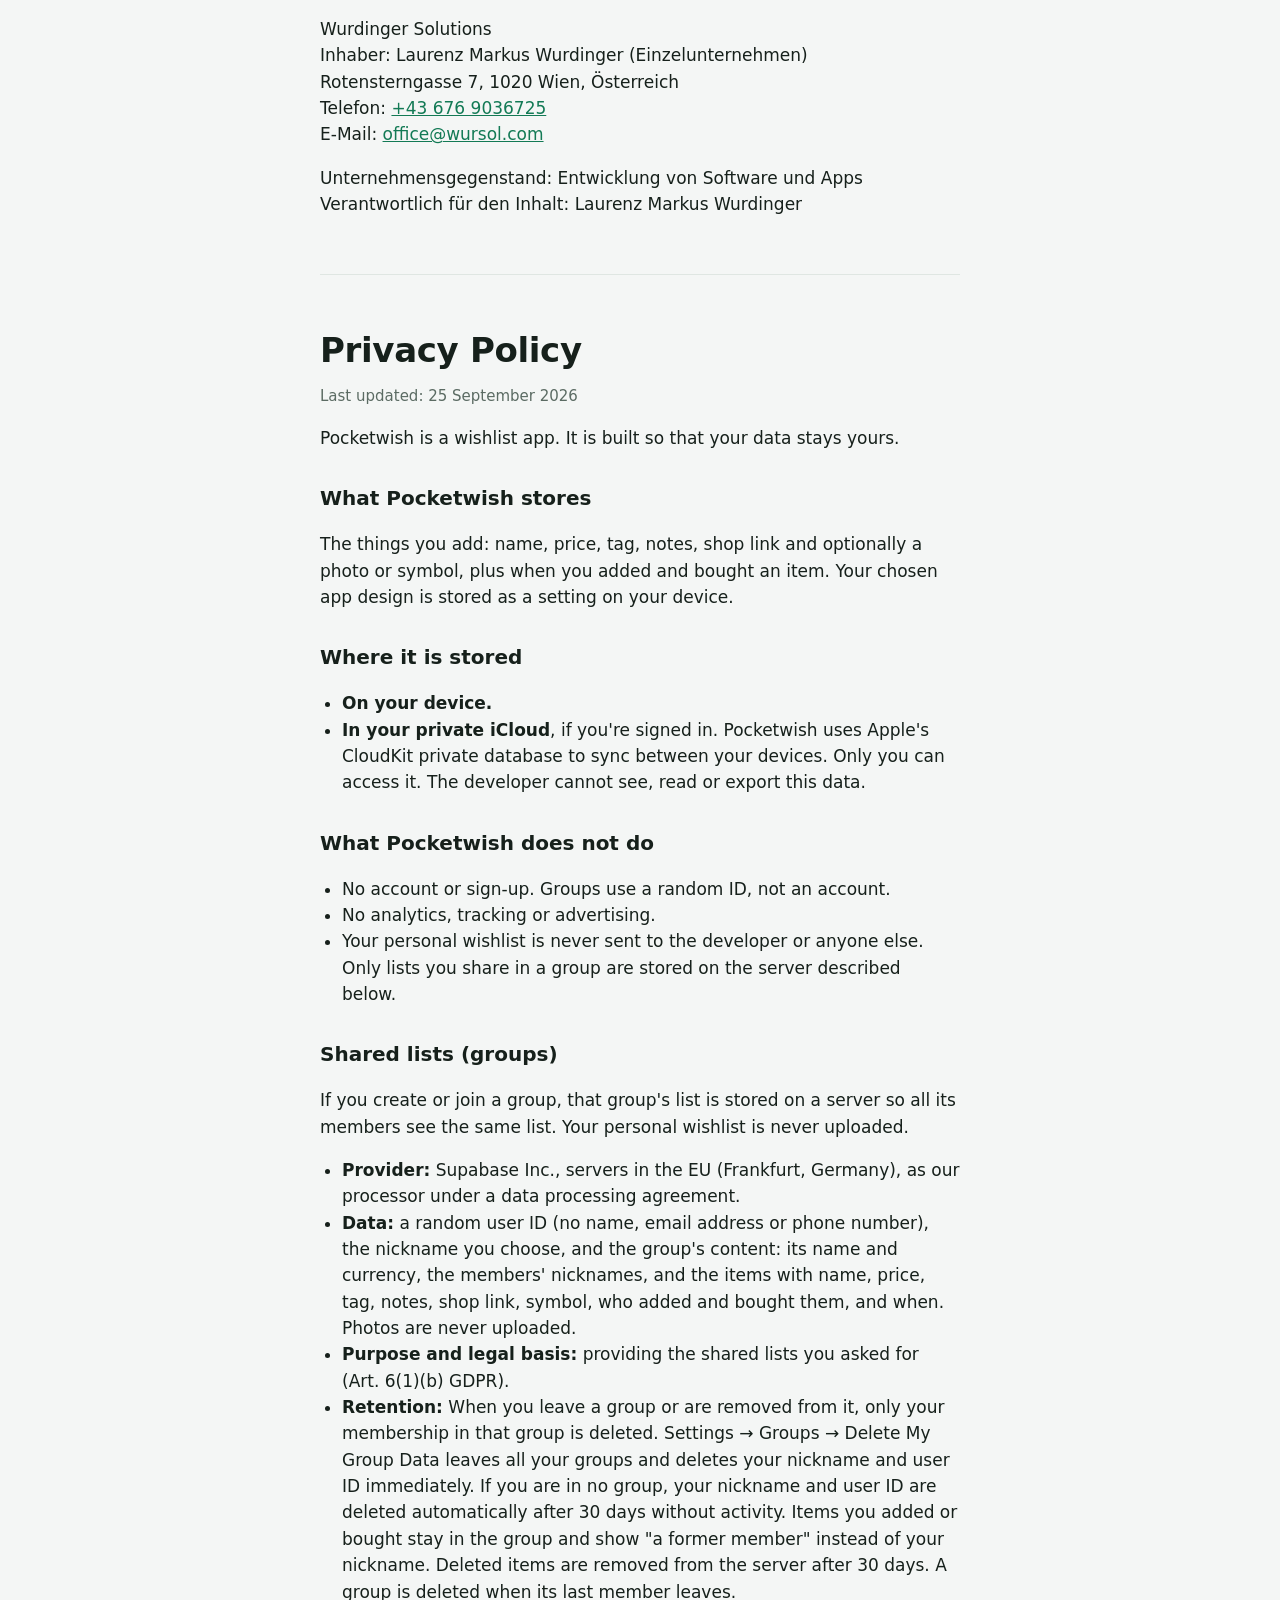
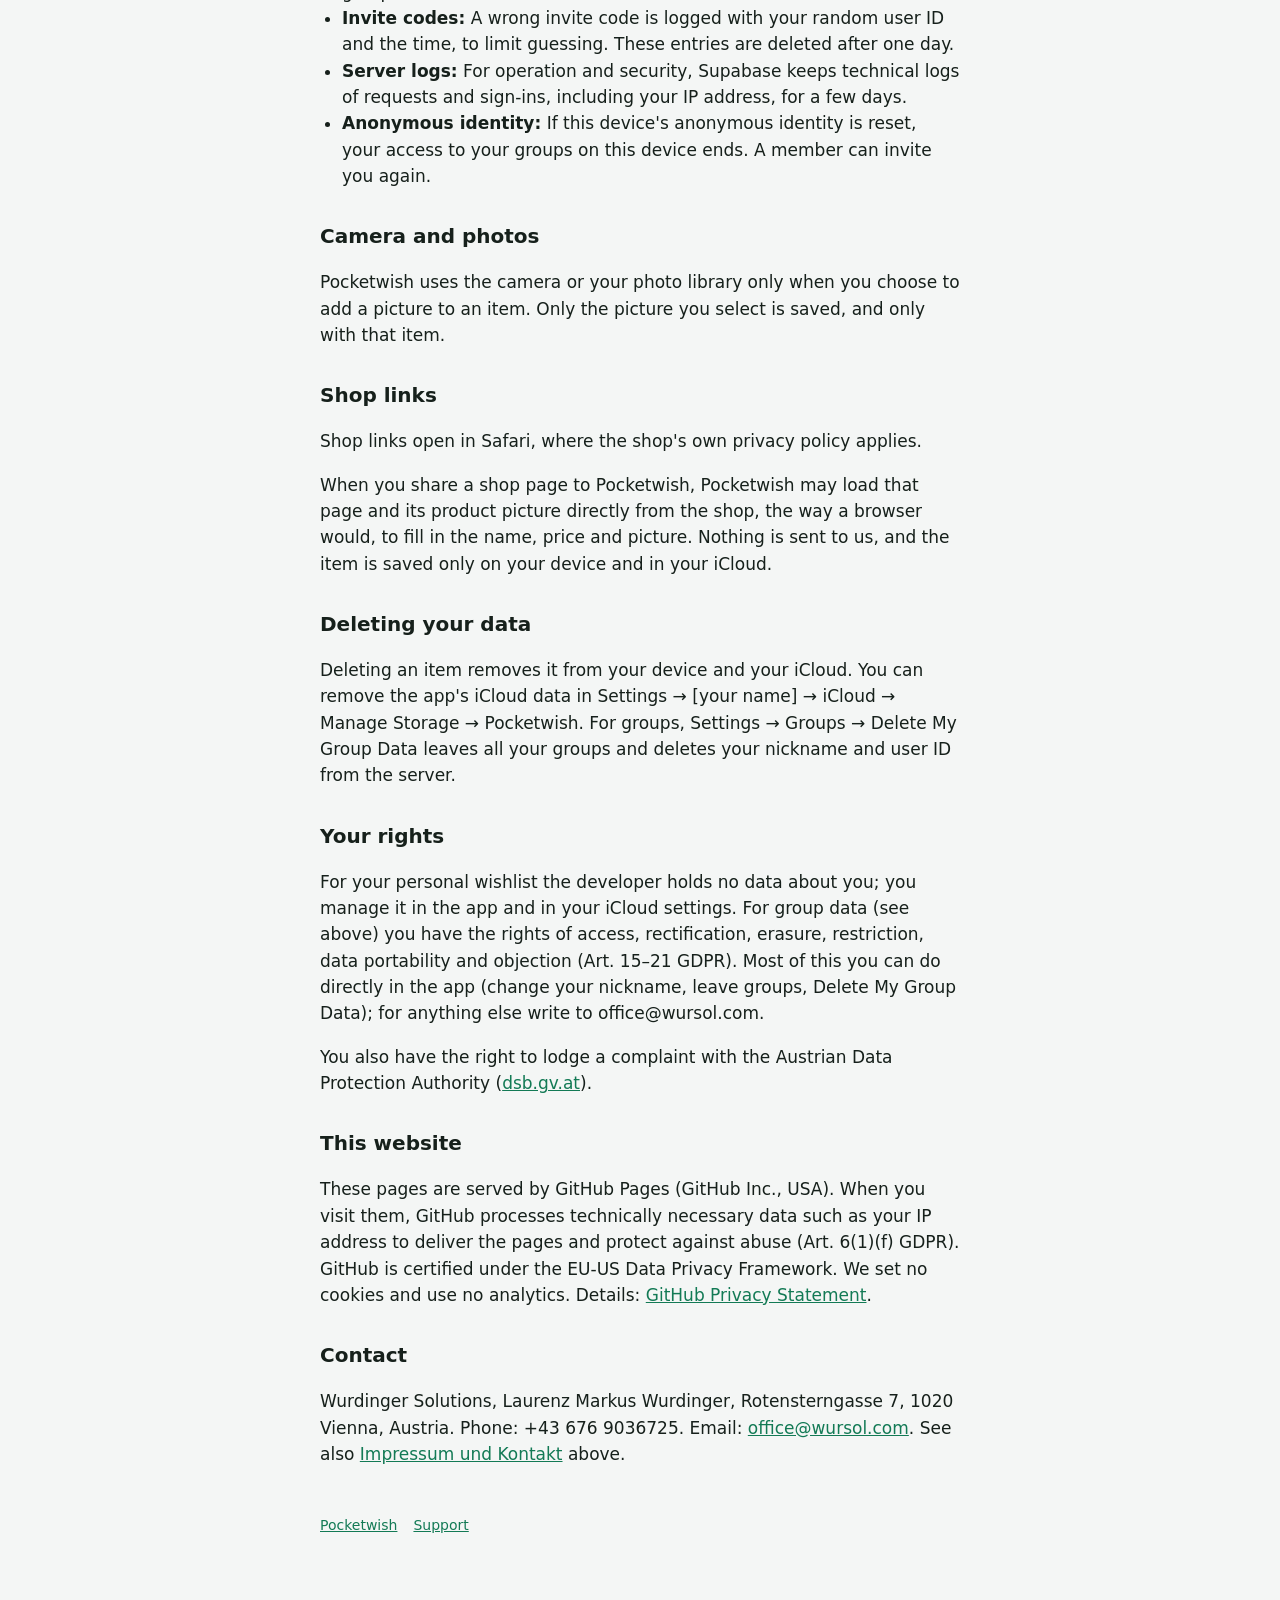
==== commit 99ca9b73: "Update website" ====
--- a/privacy.html
+++ b/privacy.html
@@ -53,6 +53,7 @@
 
     <h2>Shop-Links</h2>
     <p>Shop-Links werden in Safari geöffnet. Dort gilt die Datenschutzerklärung des jeweiligen Shops.</p>
+    <p>Wenn du eine Shop-Seite mit Pocketwish teilst, lädt Pocketwish diese Seite und ihr Produktbild eventuell direkt vom Shop, wie ein Browser, um Name, Preis und Bild auszufüllen. Dabei wird nichts an uns gesendet, und der Wunsch wird nur auf deinem Gerät und in deiner iCloud gespeichert.</p>
 
     <h2>Daten löschen</h2>
     <p>Wenn du einen Wunsch löschst, wird er von deinem Gerät und aus deiner iCloud entfernt. iCloud-Daten der App kannst du unter Einstellungen → [dein Name] → iCloud → Speicher verwalten → Pocketwish löschen. Für Gruppen: Einstellungen → Gruppen → Meine Gruppendaten löschen verlässt alle deine Gruppen und löscht deinen Spitznamen und deine Nutzer-ID vom Server.</p>
@@ -121,6 +122,7 @@
 
     <h2>Shop links</h2>
     <p>Shop links open in Safari, where the shop's own privacy policy applies.</p>
+    <p>When you share a shop page to Pocketwish, Pocketwish may load that page and its product picture directly from the shop, the way a browser would, to fill in the name, price and picture. Nothing is sent to us, and the item is saved only on your device and in your iCloud.</p>
 
     <h2>Deleting your data</h2>
     <p>Deleting an item removes it from your device and your iCloud. You can remove the app's iCloud data in Settings → [your name] → iCloud → Manage Storage → Pocketwish. For groups, Settings → Groups → Delete My Group Data leaves all your groups and deletes your nickname and user ID from the server.</p>
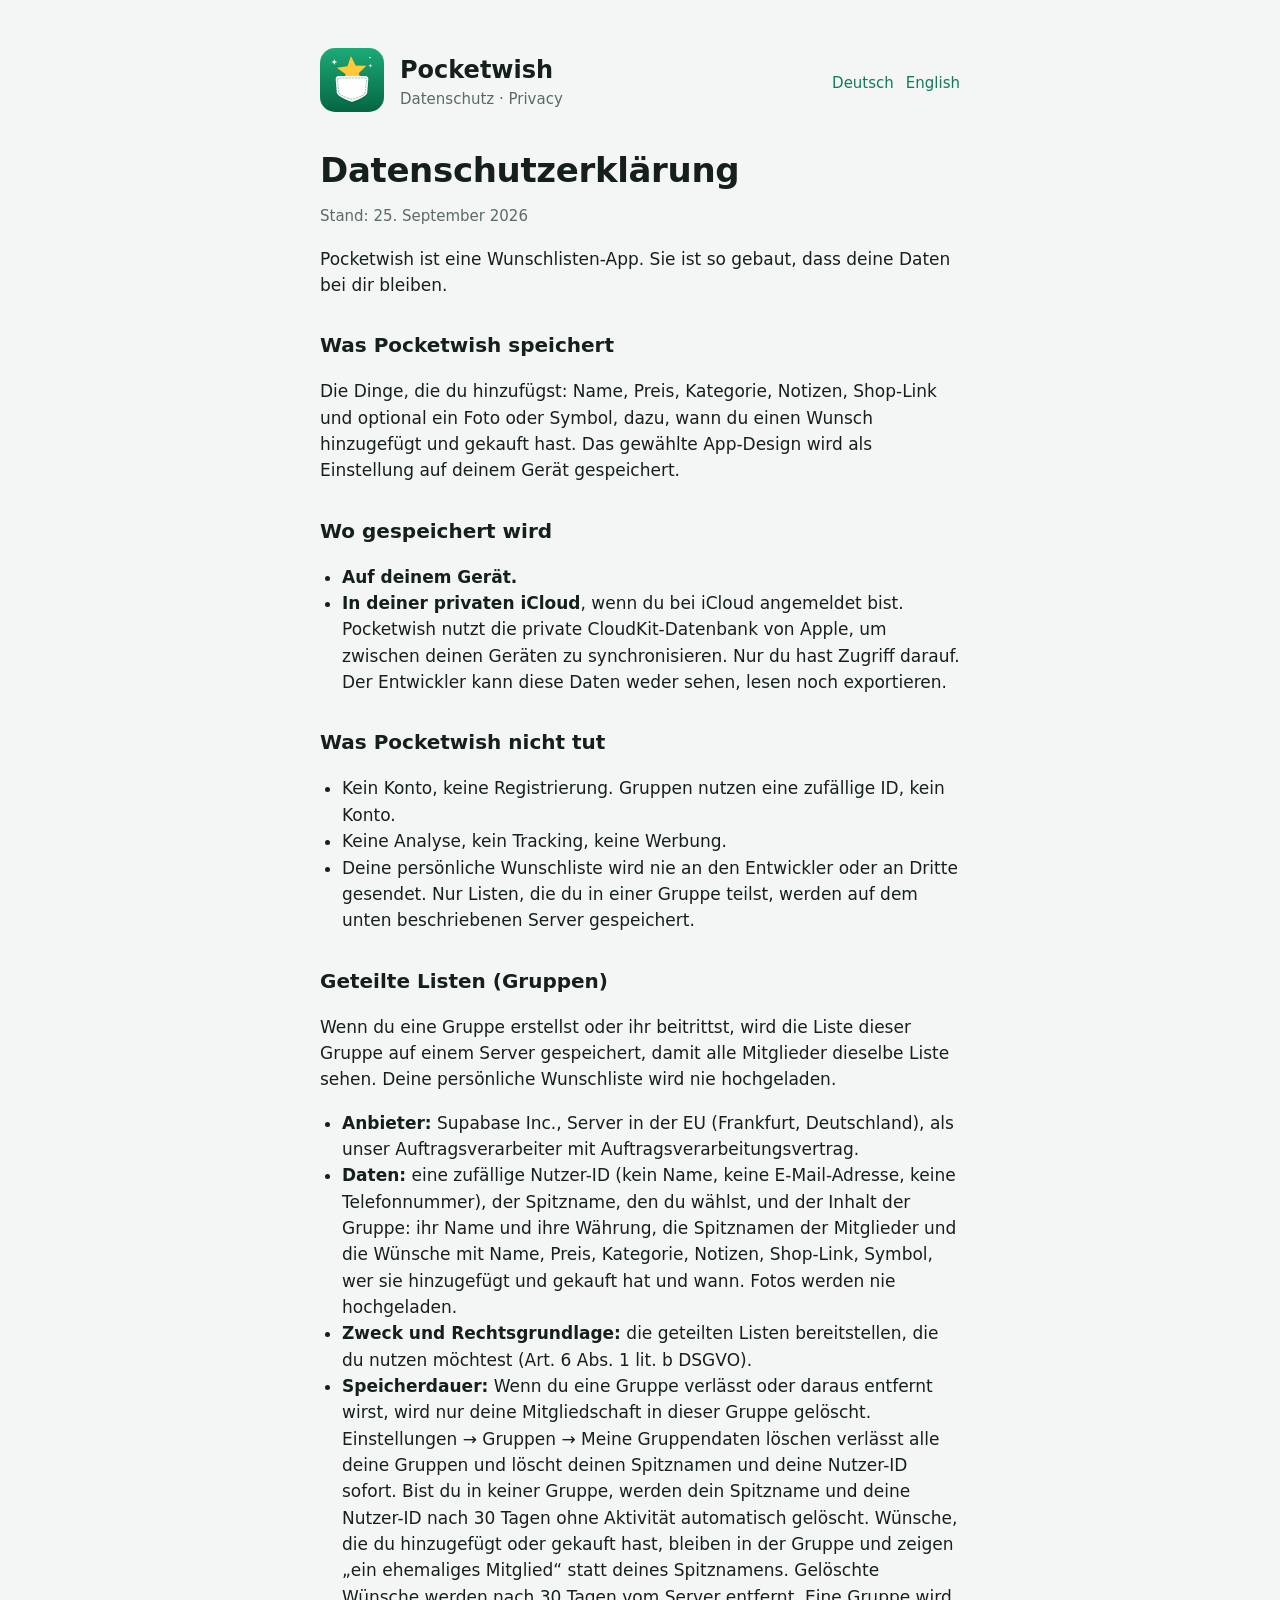
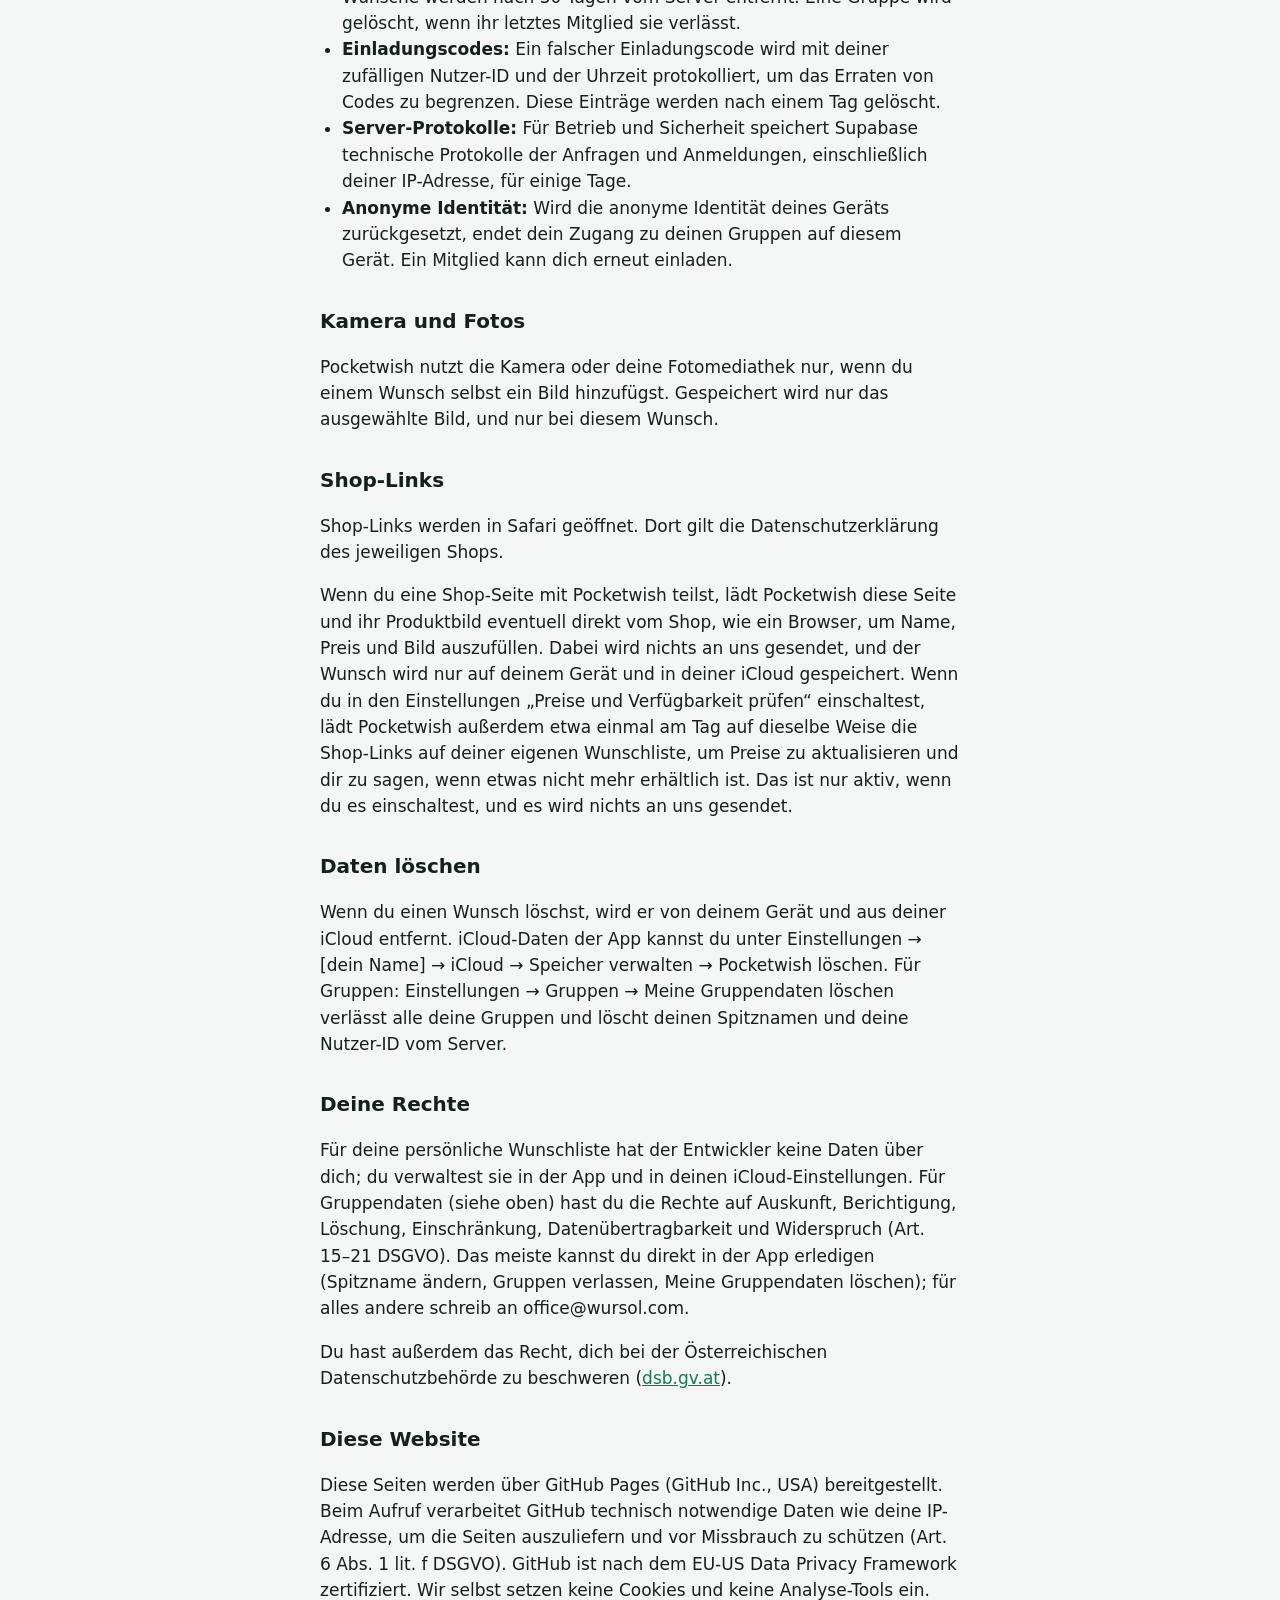
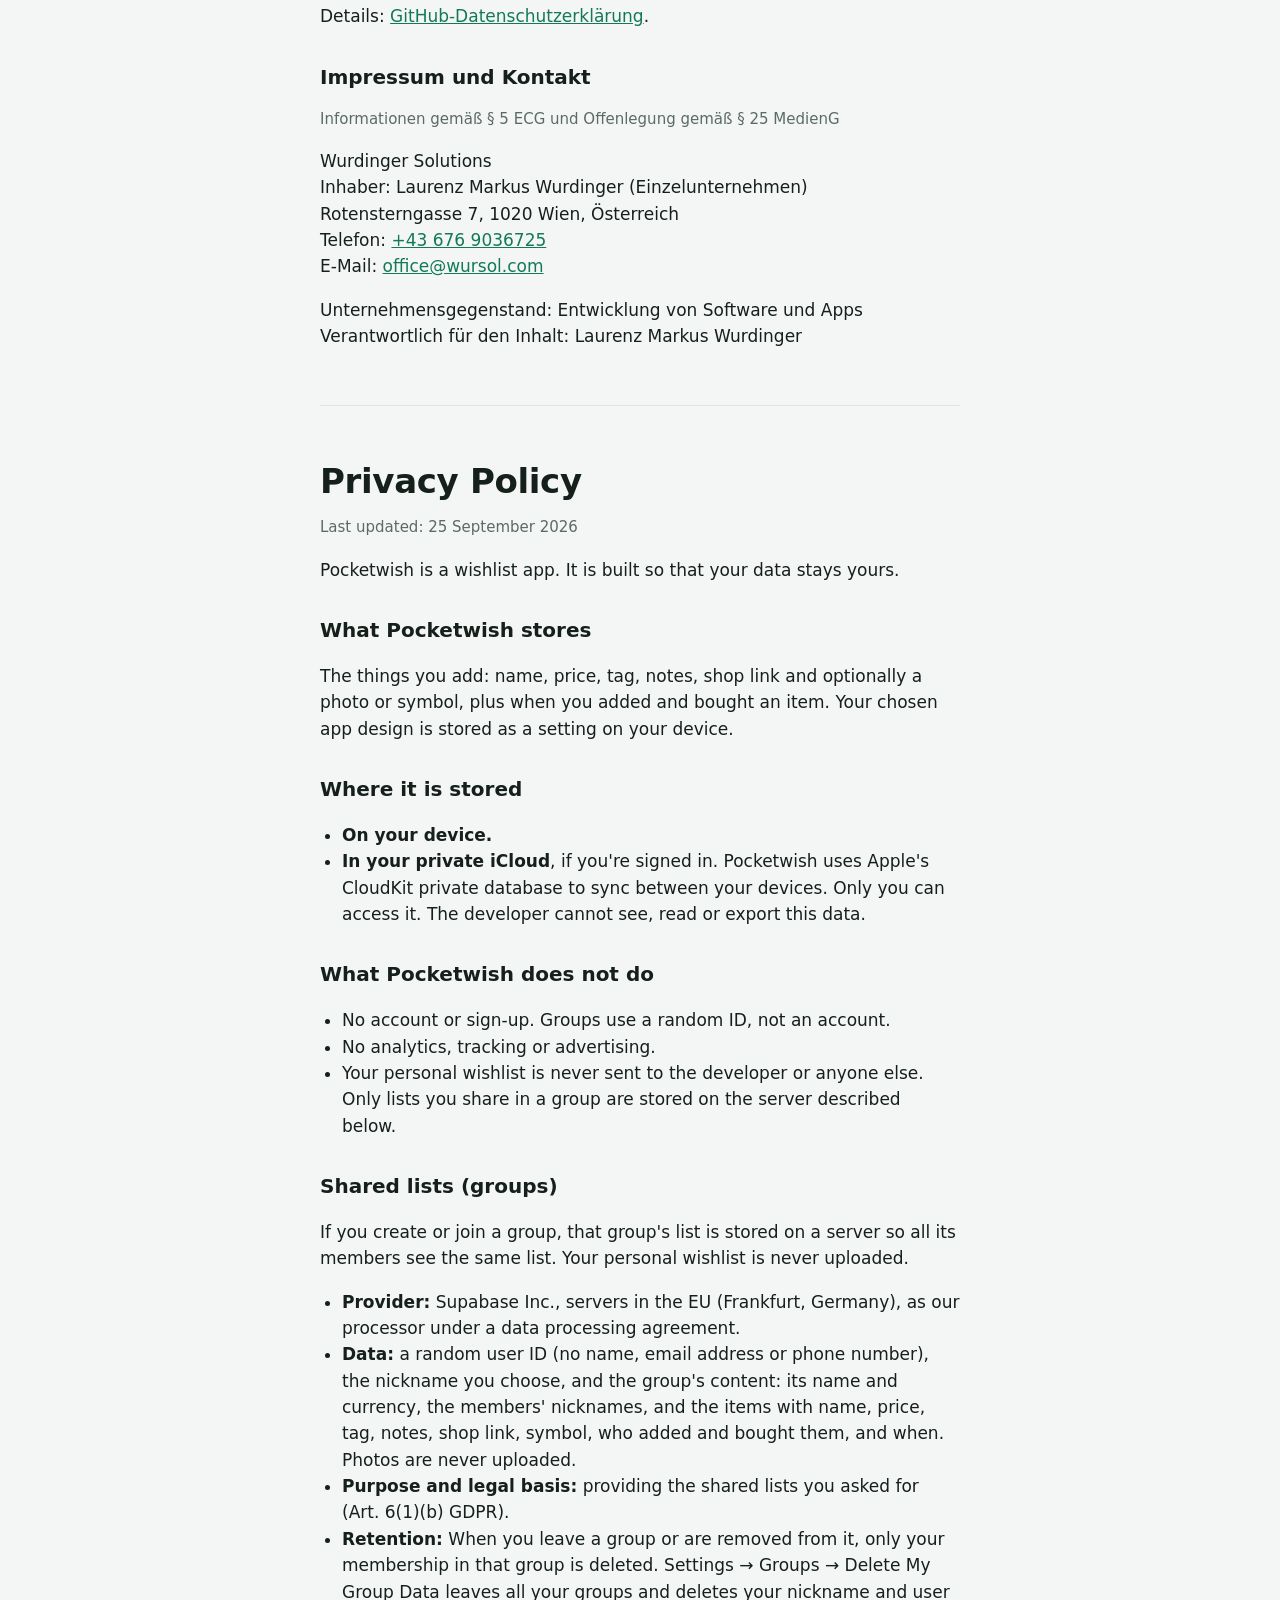
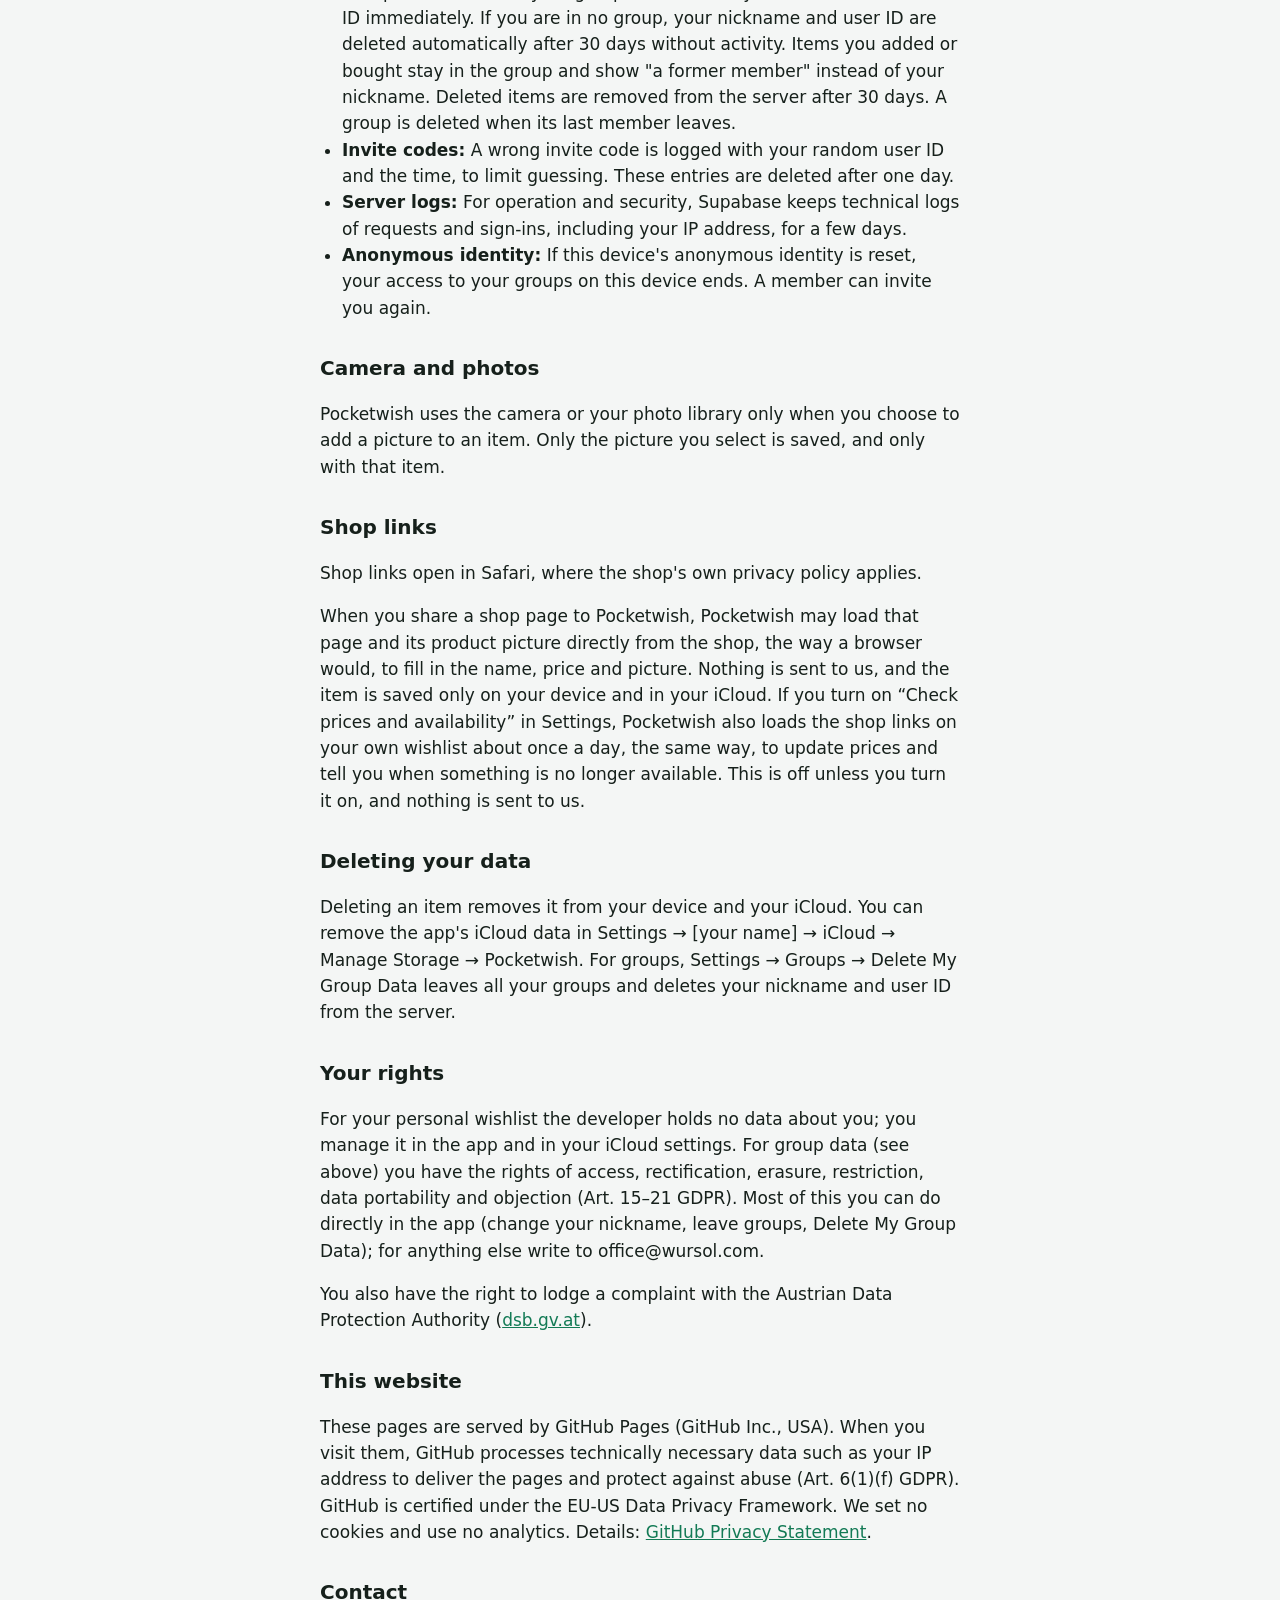
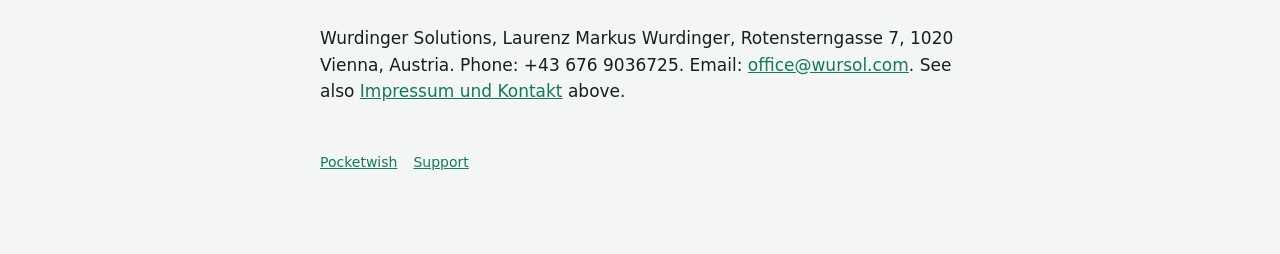
==== commit 77564f9b: "Update website" ====
--- a/privacy.html
+++ b/privacy.html
@@ -53,7 +53,7 @@
 
     <h2>Shop-Links</h2>
     <p>Shop-Links werden in Safari geöffnet. Dort gilt die Datenschutzerklärung des jeweiligen Shops.</p>
-    <p>Wenn du eine Shop-Seite mit Pocketwish teilst, lädt Pocketwish diese Seite und ihr Produktbild eventuell direkt vom Shop, wie ein Browser, um Name, Preis und Bild auszufüllen. Dabei wird nichts an uns gesendet, und der Wunsch wird nur auf deinem Gerät und in deiner iCloud gespeichert.</p>
+    <p>Wenn du eine Shop-Seite mit Pocketwish teilst, lädt Pocketwish diese Seite und ihr Produktbild eventuell direkt vom Shop, wie ein Browser, um Name, Preis und Bild auszufüllen. Dabei wird nichts an uns gesendet, und der Wunsch wird nur auf deinem Gerät und in deiner iCloud gespeichert. Wenn du in den Einstellungen „Preise und Verfügbarkeit prüfen“ einschaltest, lädt Pocketwish außerdem etwa einmal am Tag auf dieselbe Weise die Shop-Links auf deiner eigenen Wunschliste, um Preise zu aktualisieren und dir zu sagen, wenn etwas nicht mehr erhältlich ist. Das ist nur aktiv, wenn du es einschaltest, und es wird nichts an uns gesendet.</p>
 
     <h2>Daten löschen</h2>
     <p>Wenn du einen Wunsch löschst, wird er von deinem Gerät und aus deiner iCloud entfernt. iCloud-Daten der App kannst du unter Einstellungen → [dein Name] → iCloud → Speicher verwalten → Pocketwish löschen. Für Gruppen: Einstellungen → Gruppen → Meine Gruppendaten löschen verlässt alle deine Gruppen und löscht deinen Spitznamen und deine Nutzer-ID vom Server.</p>
@@ -122,7 +122,7 @@
 
     <h2>Shop links</h2>
     <p>Shop links open in Safari, where the shop's own privacy policy applies.</p>
-    <p>When you share a shop page to Pocketwish, Pocketwish may load that page and its product picture directly from the shop, the way a browser would, to fill in the name, price and picture. Nothing is sent to us, and the item is saved only on your device and in your iCloud.</p>
+    <p>When you share a shop page to Pocketwish, Pocketwish may load that page and its product picture directly from the shop, the way a browser would, to fill in the name, price and picture. Nothing is sent to us, and the item is saved only on your device and in your iCloud. If you turn on “Check prices and availability” in Settings, Pocketwish also loads the shop links on your own wishlist about once a day, the same way, to update prices and tell you when something is no longer available. This is off unless you turn it on, and nothing is sent to us.</p>
 
     <h2>Deleting your data</h2>
     <p>Deleting an item removes it from your device and your iCloud. You can remove the app's iCloud data in Settings → [your name] → iCloud → Manage Storage → Pocketwish. For groups, Settings → Groups → Delete My Group Data leaves all your groups and deletes your nickname and user ID from the server.</p>
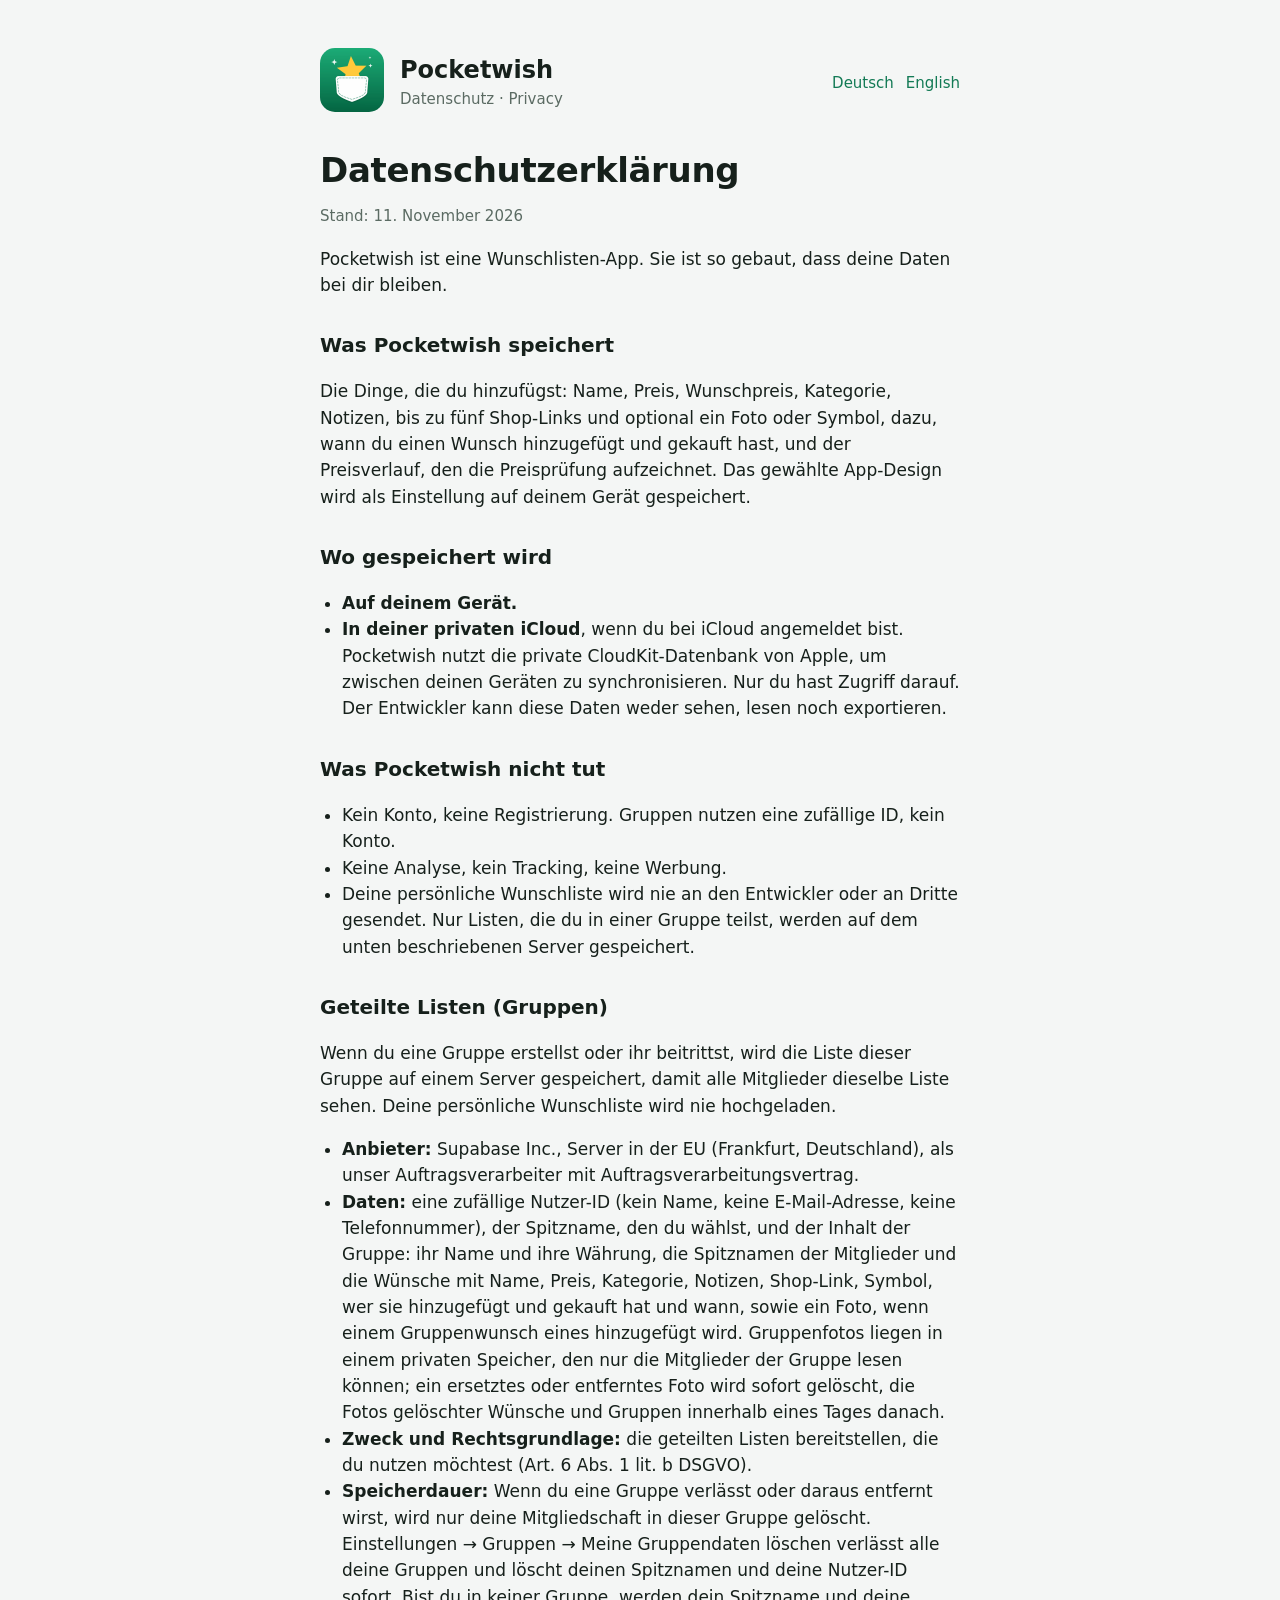
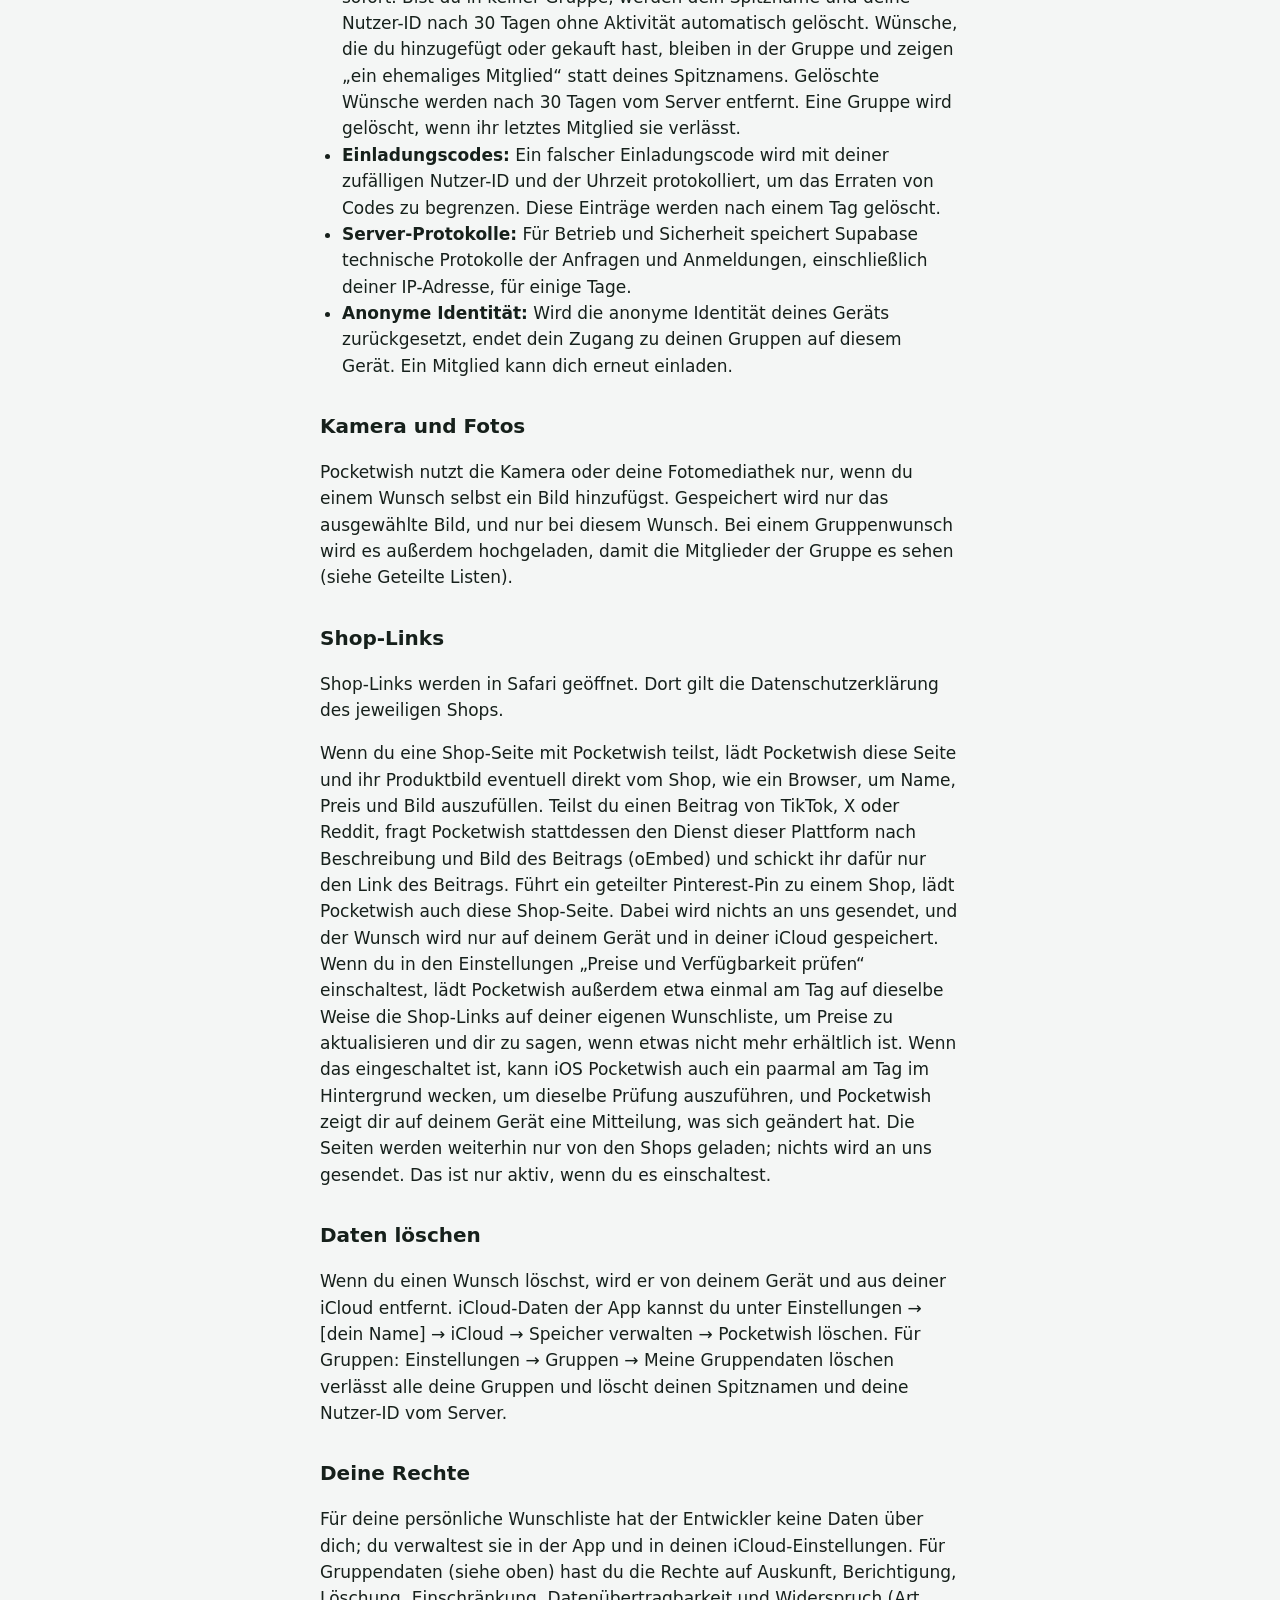
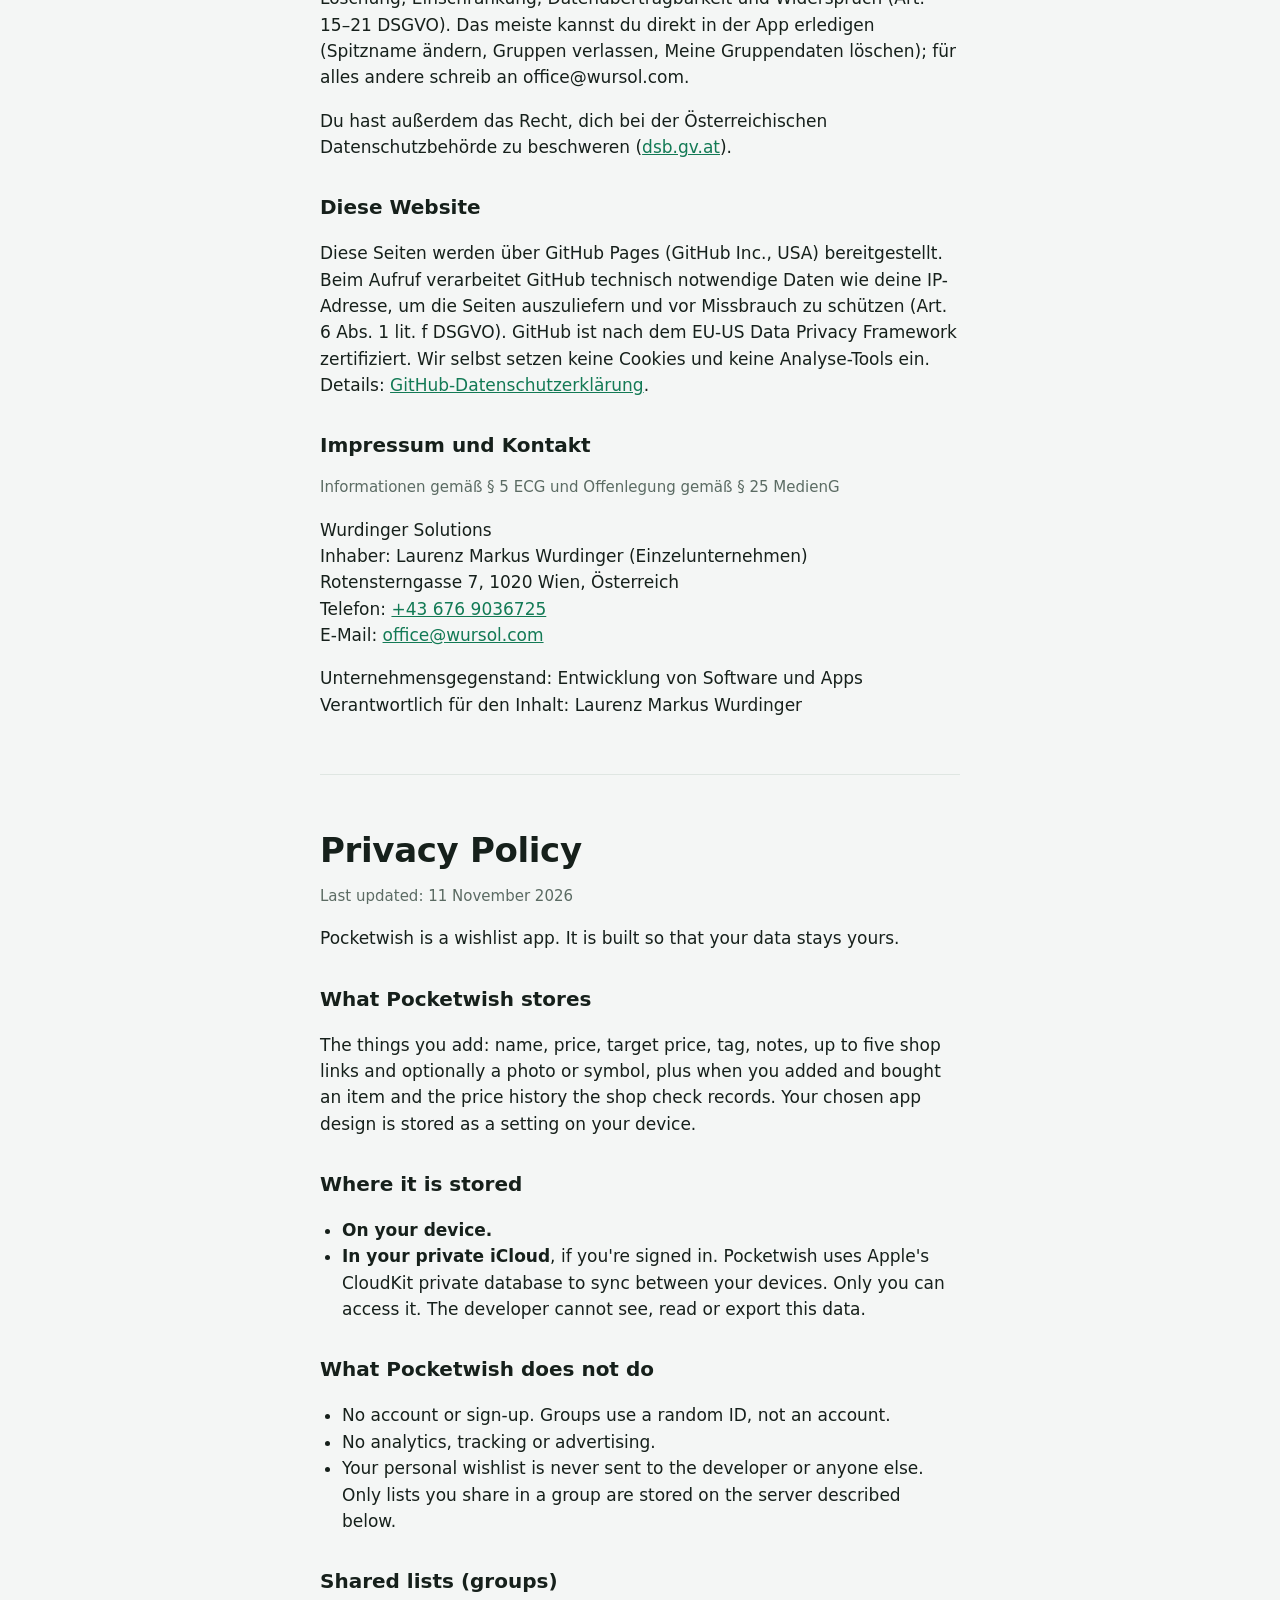
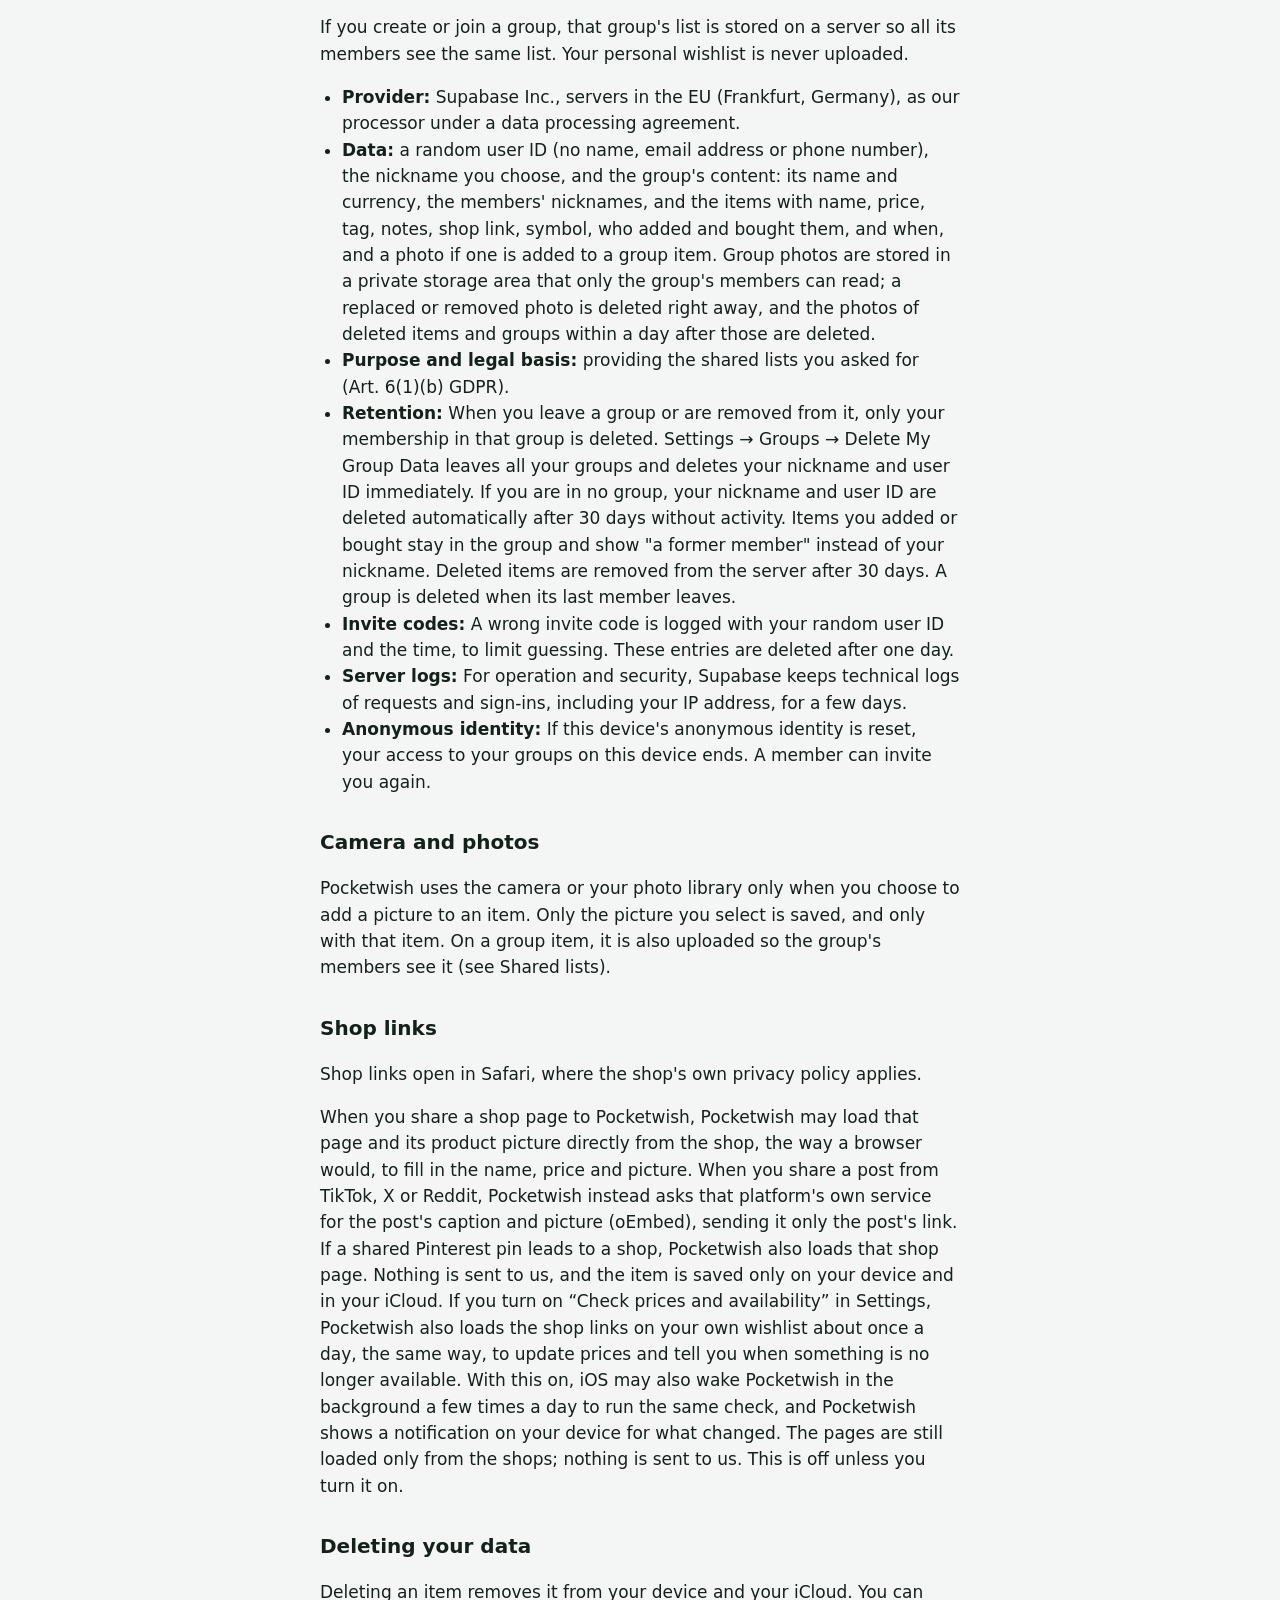
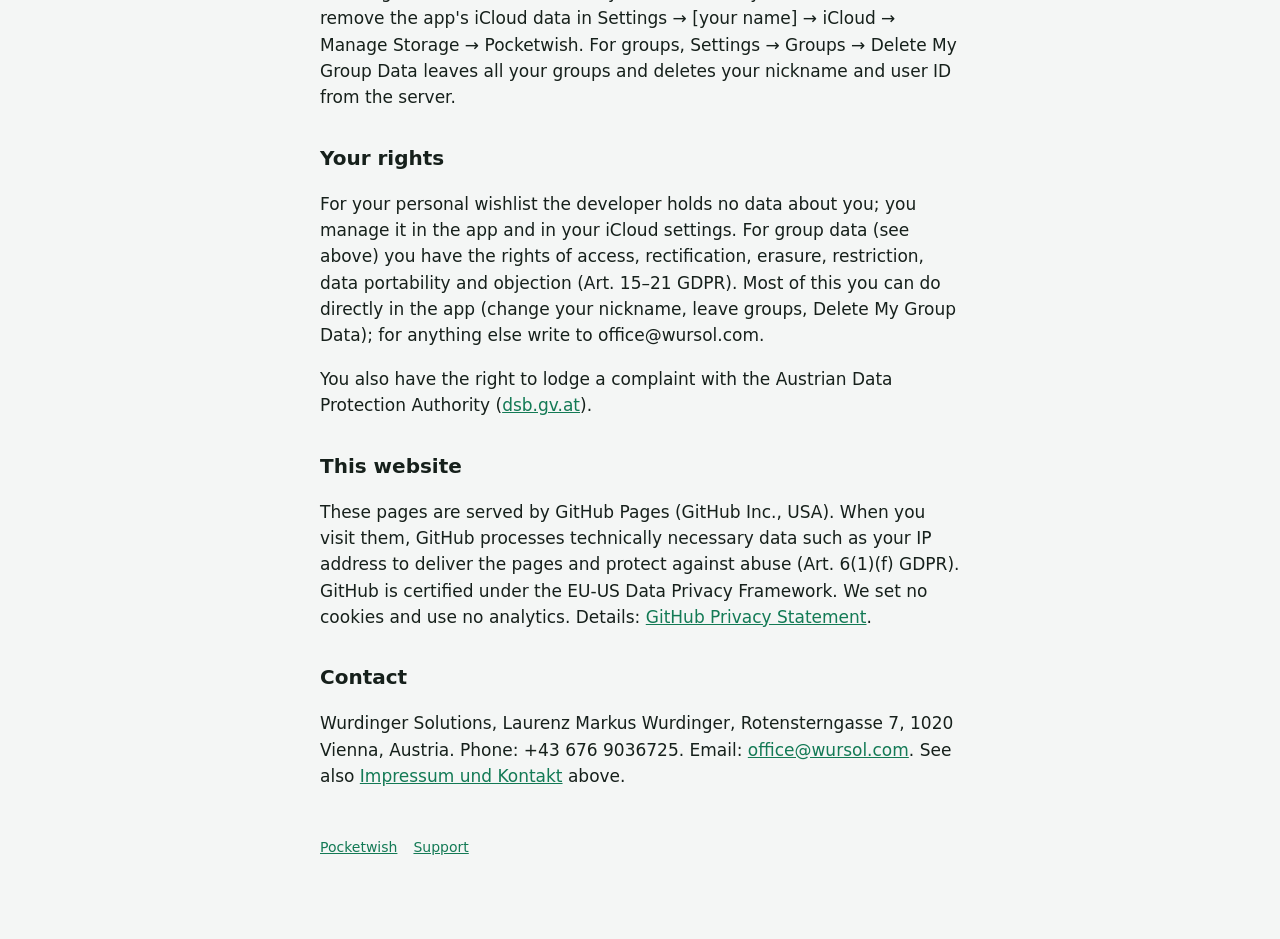
==== commit 6be431eb: "Update website" ====
--- a/privacy.html
+++ b/privacy.html
@@ -17,11 +17,11 @@
 
   <section id="de">
     <h1>Datenschutzerklärung</h1>
-    <p class="muted">Stand: 25. September 2026</p>
+    <p class="muted">Stand: 11. November 2026</p>
     <p>Pocketwish ist eine Wunschlisten-App. Sie ist so gebaut, dass deine Daten bei dir bleiben.</p>
 
     <h2>Was Pocketwish speichert</h2>
-    <p>Die Dinge, die du hinzufügst: Name, Preis, Kategorie, Notizen, Shop-Link und optional ein Foto oder Symbol, dazu, wann du einen Wunsch hinzugefügt und gekauft hast. Das gewählte App-Design wird als Einstellung auf deinem Gerät gespeichert.</p>
+    <p>Die Dinge, die du hinzufügst: Name, Preis, Wunschpreis, Kategorie, Notizen, bis zu fünf Shop-Links und optional ein Foto oder Symbol, dazu, wann du einen Wunsch hinzugefügt und gekauft hast, und der Preisverlauf, den die Preisprüfung aufzeichnet. Das gewählte App-Design wird als Einstellung auf deinem Gerät gespeichert.</p>
 
     <h2>Wo gespeichert wird</h2>
     <ul>
@@ -40,7 +40,7 @@
     <p>Wenn du eine Gruppe erstellst oder ihr beitrittst, wird die Liste dieser Gruppe auf einem Server gespeichert, damit alle Mitglieder dieselbe Liste sehen. Deine persönliche Wunschliste wird nie hochgeladen.</p>
     <ul>
       <li><strong>Anbieter:</strong> Supabase Inc., Server in der EU (Frankfurt, Deutschland), als unser Auftragsverarbeiter mit Auftragsverarbeitungsvertrag.</li>
-      <li><strong>Daten:</strong> eine zufällige Nutzer-ID (kein Name, keine E-Mail-Adresse, keine Telefonnummer), der Spitzname, den du wählst, und der Inhalt der Gruppe: ihr Name und ihre Währung, die Spitznamen der Mitglieder und die Wünsche mit Name, Preis, Kategorie, Notizen, Shop-Link, Symbol, wer sie hinzugefügt und gekauft hat und wann. Fotos werden nie hochgeladen.</li>
+      <li><strong>Daten:</strong> eine zufällige Nutzer-ID (kein Name, keine E-Mail-Adresse, keine Telefonnummer), der Spitzname, den du wählst, und der Inhalt der Gruppe: ihr Name und ihre Währung, die Spitznamen der Mitglieder und die Wünsche mit Name, Preis, Kategorie, Notizen, Shop-Link, Symbol, wer sie hinzugefügt und gekauft hat und wann, sowie ein Foto, wenn einem Gruppenwunsch eines hinzugefügt wird. Gruppenfotos liegen in einem privaten Speicher, den nur die Mitglieder der Gruppe lesen können; ein ersetztes oder entferntes Foto wird sofort gelöscht, die Fotos gelöschter Wünsche und Gruppen innerhalb eines Tages danach.</li>
       <li><strong>Zweck und Rechtsgrundlage:</strong> die geteilten Listen bereitstellen, die du nutzen möchtest (Art. 6 Abs. 1 lit. b DSGVO).</li>
       <li><strong>Speicherdauer:</strong> Wenn du eine Gruppe verlässt oder daraus entfernt wirst, wird nur deine Mitgliedschaft in dieser Gruppe gelöscht. Einstellungen → Gruppen → Meine Gruppendaten löschen verlässt alle deine Gruppen und löscht deinen Spitznamen und deine Nutzer-ID sofort. Bist du in keiner Gruppe, werden dein Spitzname und deine Nutzer-ID nach 30 Tagen ohne Aktivität automatisch gelöscht. Wünsche, die du hinzugefügt oder gekauft hast, bleiben in der Gruppe und zeigen „ein ehemaliges Mitglied“ statt deines Spitznamens. Gelöschte Wünsche werden nach 30 Tagen vom Server entfernt. Eine Gruppe wird gelöscht, wenn ihr letztes Mitglied sie verlässt.</li>
       <li><strong>Einladungscodes:</strong> Ein falscher Einladungscode wird mit deiner zufälligen Nutzer-ID und der Uhrzeit protokolliert, um das Erraten von Codes zu begrenzen. Diese Einträge werden nach einem Tag gelöscht.</li>
@@ -49,11 +49,11 @@
     </ul>
 
     <h2>Kamera und Fotos</h2>
-    <p>Pocketwish nutzt die Kamera oder deine Fotomediathek nur, wenn du einem Wunsch selbst ein Bild hinzufügst. Gespeichert wird nur das ausgewählte Bild, und nur bei diesem Wunsch.</p>
+    <p>Pocketwish nutzt die Kamera oder deine Fotomediathek nur, wenn du einem Wunsch selbst ein Bild hinzufügst. Gespeichert wird nur das ausgewählte Bild, und nur bei diesem Wunsch. Bei einem Gruppenwunsch wird es außerdem hochgeladen, damit die Mitglieder der Gruppe es sehen (siehe Geteilte Listen).</p>
 
     <h2>Shop-Links</h2>
     <p>Shop-Links werden in Safari geöffnet. Dort gilt die Datenschutzerklärung des jeweiligen Shops.</p>
-    <p>Wenn du eine Shop-Seite mit Pocketwish teilst, lädt Pocketwish diese Seite und ihr Produktbild eventuell direkt vom Shop, wie ein Browser, um Name, Preis und Bild auszufüllen. Dabei wird nichts an uns gesendet, und der Wunsch wird nur auf deinem Gerät und in deiner iCloud gespeichert. Wenn du in den Einstellungen „Preise und Verfügbarkeit prüfen“ einschaltest, lädt Pocketwish außerdem etwa einmal am Tag auf dieselbe Weise die Shop-Links auf deiner eigenen Wunschliste, um Preise zu aktualisieren und dir zu sagen, wenn etwas nicht mehr erhältlich ist. Das ist nur aktiv, wenn du es einschaltest, und es wird nichts an uns gesendet.</p>
+    <p>Wenn du eine Shop-Seite mit Pocketwish teilst, lädt Pocketwish diese Seite und ihr Produktbild eventuell direkt vom Shop, wie ein Browser, um Name, Preis und Bild auszufüllen. Teilst du einen Beitrag von TikTok, X oder Reddit, fragt Pocketwish stattdessen den Dienst dieser Plattform nach Beschreibung und Bild des Beitrags (oEmbed) und schickt ihr dafür nur den Link des Beitrags. Führt ein geteilter Pinterest-Pin zu einem Shop, lädt Pocketwish auch diese Shop-Seite. Dabei wird nichts an uns gesendet, und der Wunsch wird nur auf deinem Gerät und in deiner iCloud gespeichert. Wenn du in den Einstellungen „Preise und Verfügbarkeit prüfen“ einschaltest, lädt Pocketwish außerdem etwa einmal am Tag auf dieselbe Weise die Shop-Links auf deiner eigenen Wunschliste, um Preise zu aktualisieren und dir zu sagen, wenn etwas nicht mehr erhältlich ist. Wenn das eingeschaltet ist, kann iOS Pocketwish auch ein paarmal am Tag im Hintergrund wecken, um dieselbe Prüfung auszuführen, und Pocketwish zeigt dir auf deinem Gerät eine Mitteilung, was sich geändert hat. Die Seiten werden weiterhin nur von den Shops geladen; nichts wird an uns gesendet. Das ist nur aktiv, wenn du es einschaltest.</p>
 
     <h2>Daten löschen</h2>
     <p>Wenn du einen Wunsch löschst, wird er von deinem Gerät und aus deiner iCloud entfernt. iCloud-Daten der App kannst du unter Einstellungen → [dein Name] → iCloud → Speicher verwalten → Pocketwish löschen. Für Gruppen: Einstellungen → Gruppen → Meine Gruppendaten löschen verlässt alle deine Gruppen und löscht deinen Spitznamen und deine Nutzer-ID vom Server.</p>
@@ -86,11 +86,11 @@
 
   <section id="en" lang="en">
     <h1>Privacy Policy</h1>
-    <p class="muted">Last updated: 25 September 2026</p>
+    <p class="muted">Last updated: 11 November 2026</p>
     <p>Pocketwish is a wishlist app. It is built so that your data stays yours.</p>
 
     <h2>What Pocketwish stores</h2>
-    <p>The things you add: name, price, tag, notes, shop link and optionally a photo or symbol, plus when you added and bought an item. Your chosen app design is stored as a setting on your device.</p>
+    <p>The things you add: name, price, target price, tag, notes, up to five shop links and optionally a photo or symbol, plus when you added and bought an item and the price history the shop check records. Your chosen app design is stored as a setting on your device.</p>
 
     <h2>Where it is stored</h2>
     <ul>
@@ -109,7 +109,7 @@
     <p>If you create or join a group, that group's list is stored on a server so all its members see the same list. Your personal wishlist is never uploaded.</p>
     <ul>
       <li><strong>Provider:</strong> Supabase Inc., servers in the EU (Frankfurt, Germany), as our processor under a data processing agreement.</li>
-      <li><strong>Data:</strong> a random user ID (no name, email address or phone number), the nickname you choose, and the group's content: its name and currency, the members' nicknames, and the items with name, price, tag, notes, shop link, symbol, who added and bought them, and when. Photos are never uploaded.</li>
+      <li><strong>Data:</strong> a random user ID (no name, email address or phone number), the nickname you choose, and the group's content: its name and currency, the members' nicknames, and the items with name, price, tag, notes, shop link, symbol, who added and bought them, and when, and a photo if one is added to a group item. Group photos are stored in a private storage area that only the group's members can read; a replaced or removed photo is deleted right away, and the photos of deleted items and groups within a day after those are deleted.</li>
       <li><strong>Purpose and legal basis:</strong> providing the shared lists you asked for (Art. 6(1)(b) GDPR).</li>
       <li><strong>Retention:</strong> When you leave a group or are removed from it, only your membership in that group is deleted. Settings → Groups → Delete My Group Data leaves all your groups and deletes your nickname and user ID immediately. If you are in no group, your nickname and user ID are deleted automatically after 30 days without activity. Items you added or bought stay in the group and show "a former member" instead of your nickname. Deleted items are removed from the server after 30 days. A group is deleted when its last member leaves.</li>
       <li><strong>Invite codes:</strong> A wrong invite code is logged with your random user ID and the time, to limit guessing. These entries are deleted after one day.</li>
@@ -118,11 +118,11 @@
     </ul>
 
     <h2>Camera and photos</h2>
-    <p>Pocketwish uses the camera or your photo library only when you choose to add a picture to an item. Only the picture you select is saved, and only with that item.</p>
+    <p>Pocketwish uses the camera or your photo library only when you choose to add a picture to an item. Only the picture you select is saved, and only with that item. On a group item, it is also uploaded so the group's members see it (see Shared lists).</p>
 
     <h2>Shop links</h2>
     <p>Shop links open in Safari, where the shop's own privacy policy applies.</p>
-    <p>When you share a shop page to Pocketwish, Pocketwish may load that page and its product picture directly from the shop, the way a browser would, to fill in the name, price and picture. Nothing is sent to us, and the item is saved only on your device and in your iCloud. If you turn on “Check prices and availability” in Settings, Pocketwish also loads the shop links on your own wishlist about once a day, the same way, to update prices and tell you when something is no longer available. This is off unless you turn it on, and nothing is sent to us.</p>
+    <p>When you share a shop page to Pocketwish, Pocketwish may load that page and its product picture directly from the shop, the way a browser would, to fill in the name, price and picture. When you share a post from TikTok, X or Reddit, Pocketwish instead asks that platform's own service for the post's caption and picture (oEmbed), sending it only the post's link. If a shared Pinterest pin leads to a shop, Pocketwish also loads that shop page. Nothing is sent to us, and the item is saved only on your device and in your iCloud. If you turn on “Check prices and availability” in Settings, Pocketwish also loads the shop links on your own wishlist about once a day, the same way, to update prices and tell you when something is no longer available. With this on, iOS may also wake Pocketwish in the background a few times a day to run the same check, and Pocketwish shows a notification on your device for what changed. The pages are still loaded only from the shops; nothing is sent to us. This is off unless you turn it on.</p>
 
     <h2>Deleting your data</h2>
     <p>Deleting an item removes it from your device and your iCloud. You can remove the app's iCloud data in Settings → [your name] → iCloud → Manage Storage → Pocketwish. For groups, Settings → Groups → Delete My Group Data leaves all your groups and deletes your nickname and user ID from the server.</p>
